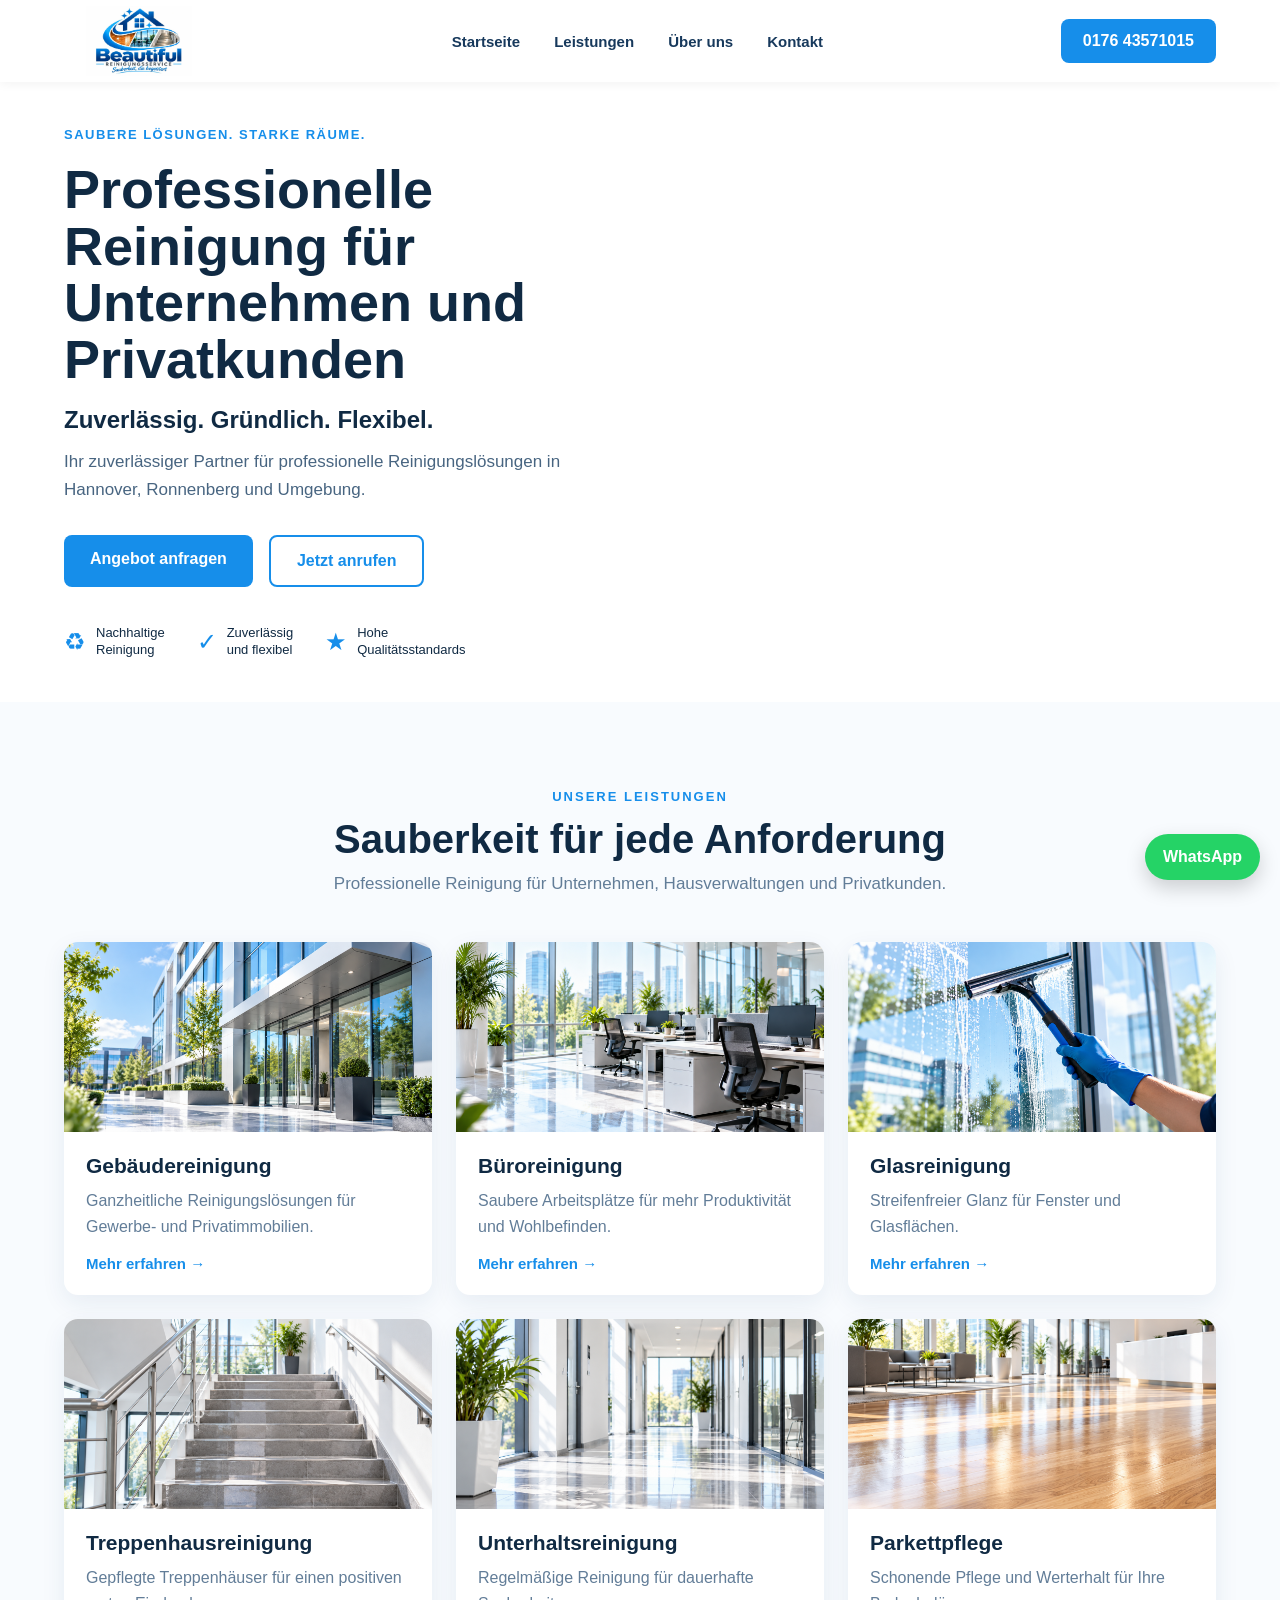
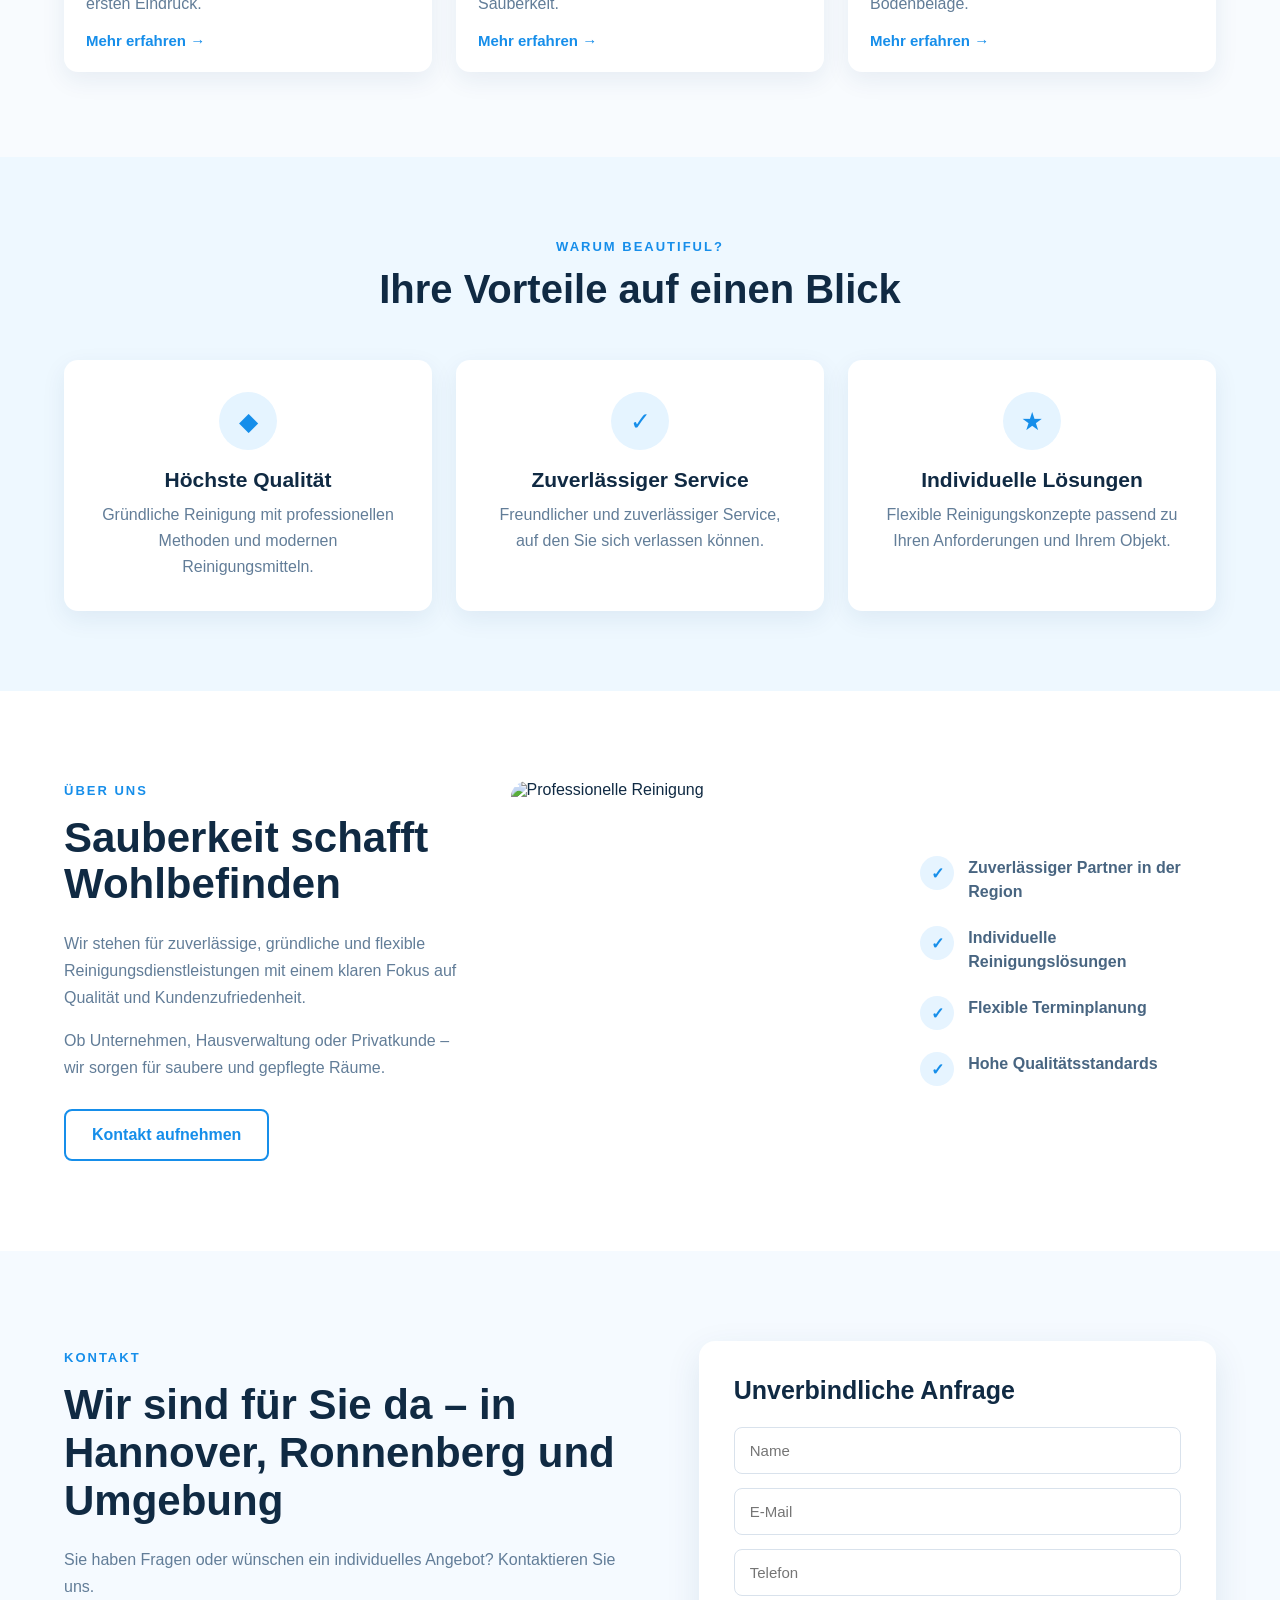
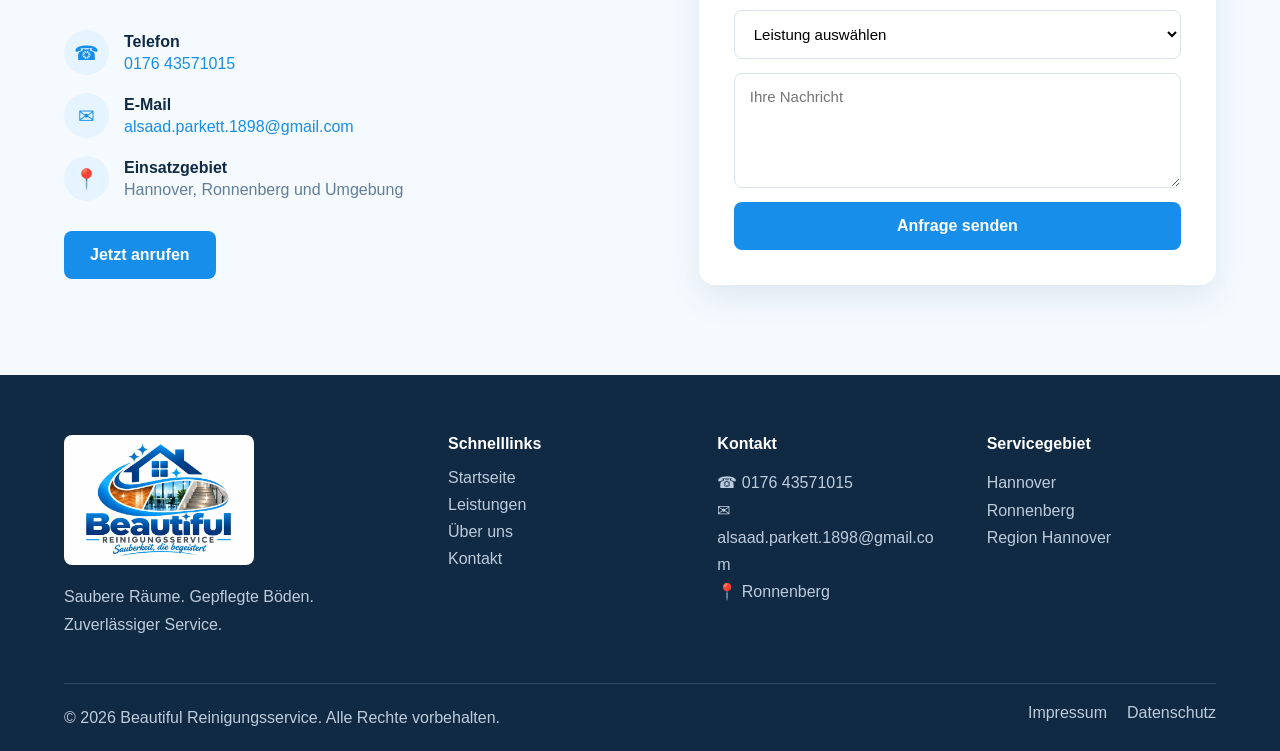
==== index.html @ 6d17a998 "Initial website version" ====
<!DOCTYPE html>
<html lang="de">

<head>
  <meta charset="UTF-8">

  <meta
    name="viewport"
    content="width=device-width, initial-scale=1.0"
  >

  <title>
    Beautiful Reinigungsservice | Reinigung in Hannover & Ronnenberg
  </title>

  <meta
    name="description"
    content="Professionelle Gebäudereinigung, Büroreinigung, Glasreinigung, Treppenhausreinigung, Unterhaltsreinigung und Parkettpflege in Hannover, Ronnenberg und Umgebung."
  >

  <!-- Sicherheitsrichtlinie -->
  <meta
  http-equiv="Content-Security-Policy"
  content="
    default-src 'self';
    script-src 'self';
    style-src 'self';
    img-src 'self' data:;
    font-src 'self';
    connect-src 'self' https://formspree.io;
    form-action 'self' https://formspree.io;
    object-src 'none';
    base-uri 'self';
  "
>

  <meta
    name="referrer"
    content="strict-origin-when-cross-origin"
  >

  <link
    rel="icon"
    type="image/jpeg"
    href="images/logo.jpeg"
  >

  <link
    rel="stylesheet"
    href="style.css"
  >
</head>


<body>


<!-- ================= HEADER ================= -->

<header class="header">

  <div class="container nav">

    <a
      href="#start"
      class="logo"
      aria-label="Beautiful Reinigungsservice Startseite"
    >

      <img
        src="images/logo.jpeg"
        alt="Beautiful Reinigungsservice Logo"
      >

    </a>


    <button
      class="menu-toggle"
      id="menuToggle"
      type="button"
      aria-label="Menü öffnen"
      aria-expanded="false"
      aria-controls="mobileNav"
    >
      ☰
    </button>


    <nav id="mobileNav">

      <a href="#start">
        Startseite
      </a>

      <a href="#leistungen">
        Leistungen
      </a>

      <a href="#ueber-uns">
        Über uns
      </a>

      <a href="#kontakt">
        Kontakt
      </a>

    </nav>


    <a
      class="nav-button"
      href="tel:+4917643571015"
    >
      0176 43571015
    </a>

  </div>

</header>



<!-- ================= HERO ================= -->

<section
  class="hero"
  id="start"
>

  <div class="container hero-content">

    <div class="hero-text">

      <span class="eyebrow">
        SAUBERE LÖSUNGEN. STARKE RÄUME.
      </span>


      <h1>
        Professionelle Reinigung
        für Unternehmen und
        Privatkunden
      </h1>


      <h3>
        Zuverlässig. Gründlich. Flexibel.
      </h3>


      <p>
        Ihr zuverlässiger Partner für professionelle
        Reinigungslösungen in Hannover, Ronnenberg
        und Umgebung.
      </p>


      <div class="hero-buttons">

        <a
          href="#kontakt"
          class="btn-primary"
        >
          Angebot anfragen
        </a>


        <a
          href="tel:+4917643571015"
          class="btn-secondary"
        >
          Jetzt anrufen
        </a>

      </div>


      <div class="hero-features">

        <div>
          <span aria-hidden="true">♻</span>

          <p>
            Nachhaltige<br>
            Reinigung
          </p>
        </div>


        <div>
          <span aria-hidden="true">✓</span>

          <p>
            Zuverlässig<br>
            und flexibel
          </p>
        </div>


        <div>
          <span aria-hidden="true">★</span>

          <p>
            Hohe<br>
            Qualitätsstandards
          </p>
        </div>

      </div>

    </div>

  </div>

</section>



<!-- ================= LEISTUNGEN ================= -->

<section
  class="services"
  id="leistungen"
>

  <div class="container">

    <div class="section-heading">

      <span>
        UNSERE LEISTUNGEN
      </span>


      <h2>
        Sauberkeit für jede Anforderung
      </h2>


      <p>
        Professionelle Reinigung für Unternehmen,
        Hausverwaltungen und Privatkunden.
      </p>

    </div>


    <div class="service-grid">


      <!-- Gebäudereinigung -->

      <article class="service-card">

        <img
          src="images/gebaeudereinigung.png"
          alt="Professionelle Gebäudereinigung"
          loading="lazy"
        >

        <div class="service-content">

          <h3>
            Gebäudereinigung
          </h3>

          <p>
            Ganzheitliche Reinigungslösungen
            für Gewerbe- und Privatimmobilien.
          </p>


          <button
            class="more-btn"
            type="button"
          >
            Mehr erfahren →
          </button>


          <div class="more-text">

            <p>
              Wir übernehmen die professionelle Reinigung
              von Wohn- und Gewerbeimmobilien.
              Der Leistungsumfang wird individuell
              an Ihr Objekt angepasst.
            </p>


            <button
              class="service-request"
              type="button"
              data-service="Gebäudereinigung"
            >
              Angebot anfragen
            </button>

          </div>

        </div>

      </article>



      <!-- Büroreinigung -->

      <article class="service-card">

        <img
          src="images/buero.png"
          alt="Professionelle Büroreinigung"
          loading="lazy"
        >

        <div class="service-content">

          <h3>
            Büroreinigung
          </h3>

          <p>
            Saubere Arbeitsplätze für mehr
            Produktivität und Wohlbefinden.
          </p>


          <button
            class="more-btn"
            type="button"
          >
            Mehr erfahren →
          </button>


          <div class="more-text">

            <p>
              Wir reinigen Büros, Arbeitsplätze,
              Küchen, Sanitärbereiche und
              Gemeinschaftsräume gründlich und zuverlässig.
            </p>


            <button
              class="service-request"
              type="button"
              data-service="Büroreinigung"
            >
              Angebot anfragen
            </button>

          </div>

        </div>

      </article>



      <!-- Glasreinigung -->

      <article class="service-card">

        <img
          src="images/glasreinigung.png"
          alt="Professionelle Glasreinigung"
          loading="lazy"
        >

        <div class="service-content">

          <h3>
            Glasreinigung
          </h3>

          <p>
            Streifenfreier Glanz für Fenster
            und Glasflächen.
          </p>


          <button
            class="more-btn"
            type="button"
          >
            Mehr erfahren →
          </button>


          <div class="more-text">

            <p>
              Professionelle Reinigung von Fenstern,
              Glasflächen und Glastüren für ein
              gepflegtes und streifenfreies Ergebnis.
            </p>


            <button
              class="service-request"
              type="button"
              data-service="Glasreinigung"
            >
              Angebot anfragen
            </button>

          </div>

        </div>

      </article>



      <!-- Treppenhausreinigung -->

      <article class="service-card">

        <img
          src="images/treppenhaus.png"
          alt="Professionelle Treppenhausreinigung"
          loading="lazy"
        >

        <div class="service-content">

          <h3>
            Treppenhausreinigung
          </h3>

          <p>
            Gepflegte Treppenhäuser für einen
            positiven ersten Eindruck.
          </p>


          <button
            class="more-btn"
            type="button"
          >
            Mehr erfahren →
          </button>


          <div class="more-text">

            <p>
              Reinigung von Treppen, Geländern,
              Eingangsbereichen und gemeinschaftlich
              genutzten Flächen.
            </p>


            <button
              class="service-request"
              type="button"
              data-service="Treppenhausreinigung"
            >
              Angebot anfragen
            </button>

          </div>

        </div>

      </article>



      <!-- Unterhaltsreinigung -->

      <article class="service-card">

        <img
          src="images/unterhaltsreinigung.png"
          alt="Professionelle Unterhaltsreinigung"
          loading="lazy"
        >

        <div class="service-content">

          <h3>
            Unterhaltsreinigung
          </h3>

          <p>
            Regelmäßige Reinigung für dauerhafte
            Sauberkeit.
          </p>


          <button
            class="more-btn"
            type="button"
          >
            Mehr erfahren →
          </button>


          <div class="more-text">

            <p>
              Regelmäßige Reinigung nach individuell
              vereinbartem Reinigungsplan –
              täglich, wöchentlich oder nach Bedarf.
            </p>


            <button
              class="service-request"
              type="button"
              data-service="Unterhaltsreinigung"
            >
              Angebot anfragen
            </button>

          </div>

        </div>

      </article>



      <!-- Parkettpflege -->

      <article class="service-card">

        <img
          src="images/parkettpflege.png"
          alt="Professionelle Parkettpflege"
          loading="lazy"
        >

        <div class="service-content">

          <h3>
            Parkettpflege
          </h3>

          <p>
            Schonende Pflege und Werterhalt
            für Ihre Bodenbeläge.
          </p>


          <button
            class="more-btn"
            type="button"
          >
            Mehr erfahren →
          </button>


          <div class="more-text">

            <p>
              Schonende Reinigung und Pflege von
              Parkett- und Holzböden für eine
              langfristig gepflegte Oberfläche.
            </p>


            <button
              class="service-request"
              type="button"
              data-service="Parkettpflege"
            >
              Angebot anfragen
            </button>

          </div>

        </div>

      </article>


    </div>

  </div>

</section>



<!-- ================= VORTEILE ================= -->

<section class="advantages">

  <div class="container">

    <div class="section-heading">

      <span>
        WARUM BEAUTIFUL?
      </span>


      <h2>
        Ihre Vorteile auf einen Blick
      </h2>

    </div>


    <div class="advantages-grid">

      <div class="advantage-card">

        <div class="advantage-icon">
          ◆
        </div>


        <h3>
          Höchste Qualität
        </h3>


        <p>
          Gründliche Reinigung mit professionellen
          Methoden und modernen Reinigungsmitteln.
        </p>

      </div>


      <div class="advantage-card">

        <div class="advantage-icon">
          ✓
        </div>


        <h3>
          Zuverlässiger Service
        </h3>


        <p>
          Freundlicher und zuverlässiger Service,
          auf den Sie sich verlassen können.
        </p>

      </div>


      <div class="advantage-card">

        <div class="advantage-icon">
          ★
        </div>


        <h3>
          Individuelle Lösungen
        </h3>


        <p>
          Flexible Reinigungskonzepte passend
          zu Ihren Anforderungen und Ihrem Objekt.
        </p>

      </div>

    </div>

  </div>

</section>



<!-- ================= ÜBER UNS ================= -->

<section
  class="about"
  id="ueber-uns"
>

  <div class="container about-grid">


    <div class="about-text">

      <span class="section-label">
        ÜBER UNS
      </span>


      <h2>
        Sauberkeit schafft Wohlbefinden
      </h2>


      <p>
        Wir stehen für zuverlässige, gründliche
        und flexible Reinigungsdienstleistungen
        mit einem klaren Fokus auf Qualität
        und Kundenzufriedenheit.
      </p>


      <p>
        Ob Unternehmen, Hausverwaltung oder
        Privatkunde – wir sorgen für saubere
        und gepflegte Räume.
      </p>


      <a
        href="#kontakt"
        class="btn-secondary about-button"
      >
        Kontakt aufnehmen
      </a>

    </div>


    <div class="about-image-wrap">

      <img
        src="images/hero-cleaning.png"
        alt="Professionelle Reinigung"
        class="about-image"
        loading="lazy"
      >

    </div>


    <div class="about-points">

      <div class="about-point">
        <span>✓</span>
        <p>Zuverlässiger Partner in der Region</p>
      </div>


      <div class="about-point">
        <span>✓</span>
        <p>Individuelle Reinigungslösungen</p>
      </div>


      <div class="about-point">
        <span>✓</span>
        <p>Flexible Terminplanung</p>
      </div>


      <div class="about-point">
        <span>✓</span>
        <p>Hohe Qualitätsstandards</p>
      </div>

    </div>


  </div>

</section>



<!-- ================= KONTAKT ================= -->

<section
  class="contact"
  id="kontakt"
>

  <div class="container contact-grid">


    <div class="contact-info">

      <span class="section-label">
        KONTAKT
      </span>


      <h2>
        Wir sind für Sie da – in Hannover,
        Ronnenberg und Umgebung
      </h2>


      <p>
        Sie haben Fragen oder wünschen ein
        individuelles Angebot?
        Kontaktieren Sie uns.
      </p>


      <div class="contact-items">


        <div class="contact-item">

          <span aria-hidden="true">
            ☎
          </span>


          <div>

            <strong>
              Telefon
            </strong>


            <a href="tel:+4917643571015">
              0176 43571015
            </a>

          </div>

        </div>



        <div class="contact-item">

          <span aria-hidden="true">
            ✉
          </span>


          <div>

            <strong>
              E-Mail
            </strong>


            <a href="mailto:alsaad.parkett.1898@gmail.com">
              alsaad.parkett.1898@gmail.com
            </a>

          </div>

        </div>



        <div class="contact-item">

          <span aria-hidden="true">
            📍
          </span>


          <div>

            <strong>
              Einsatzgebiet
            </strong>


            <p>
              Hannover, Ronnenberg und Umgebung
            </p>

          </div>

        </div>


      </div>


      <a
        href="tel:+4917643571015"
        class="btn-primary contact-button"
      >
        Jetzt anrufen
      </a>

    </div>



    <!-- ================= FORMULAR ================= -->

    <div class="contact-box">

      <h3>
        Unverbindliche Anfrage
      </h3>


      <form
        action="https://formspree.io/f/xkjoogwv"
        method="POST"
        autocomplete="on"
      >


        <label
          class="sr-only"
          for="name"
        >
          Name
        </label>


        <input
          id="name"
          type="text"
          name="name"
          placeholder="Name"
          maxlength="100"
          required
        >


        <label
          class="sr-only"
          for="email"
        >
          E-Mail
        </label>


        <input
          id="email"
          type="email"
          name="email"
          placeholder="E-Mail"
          maxlength="150"
          required
        >


        <label
          class="sr-only"
          for="telefon"
        >
          Telefon
        </label>


        <input
          id="telefon"
          type="tel"
          name="telefon"
          placeholder="Telefon"
          maxlength="40"
        >


        <label
          class="sr-only"
          for="leistung"
        >
          Leistung
        </label>


        <select
          name="leistung"
          id="leistung"
          required
        >

          <option value="">
            Leistung auswählen
          </option>

          <option value="Gebäudereinigung">
            Gebäudereinigung
          </option>

          <option value="Büroreinigung">
            Büroreinigung
          </option>

          <option value="Glasreinigung">
            Glasreinigung
          </option>

          <option value="Treppenhausreinigung">
            Treppenhausreinigung
          </option>

          <option value="Unterhaltsreinigung">
            Unterhaltsreinigung
          </option>

          <option value="Parkettpflege">
            Parkettpflege
          </option>

        </select>


        <label
          class="sr-only"
          for="nachricht"
        >
          Nachricht
        </label>


        <textarea
          id="nachricht"
          name="nachricht"
          rows="5"
          placeholder="Ihre Nachricht"
          maxlength="2000"
          required
        ></textarea>


        <!-- Honeypot gegen Bots -->

        <div
          class="bot-field-wrapper"
          aria-hidden="true"
        >

          <label for="website">
            Bitte nicht ausfüllen
          </label>

          <input
            id="website"
            type="text"
            name="_gotcha"
            tabindex="-1"
            autocomplete="off"
          >

        </div>


        <button type="submit">
          Anfrage senden
        </button>


      </form>

    </div>


  </div>

</section>



<!-- ================= FOOTER ================= -->

<footer class="footer">

  <div class="container footer-grid">


    <div class="footer-brand">

      <img
        src="images/logo.jpeg"
        alt="Beautiful Reinigungsservice"
        class="footer-logo"
      >


      <p>
        Saubere Räume.
        Gepflegte Böden.
        Zuverlässiger Service.
      </p>

    </div>



    <div>

      <h4>
        Schnelllinks
      </h4>


      <a href="#start">
        Startseite
      </a>


      <a href="#leistungen">
        Leistungen
      </a>


      <a href="#ueber-uns">
        Über uns
      </a>


      <a href="#kontakt">
        Kontakt
      </a>

    </div>



    <div>

      <h4>
        Kontakt
      </h4>


      <p>
        ☎
        <a href="tel:+4917643571015">
          0176 43571015
        </a>
      </p>


      <p>
        ✉
        <a href="mailto:alsaad.parkett.1898@gmail.com">
          alsaad.parkett.1898@gmail.com
        </a>
      </p>


      <p>
        📍 Ronnenberg
      </p>

    </div>



    <div>

      <h4>
        Servicegebiet
      </h4>

      <p>Hannover</p>

      <p>Ronnenberg</p>

      <p>Region Hannover</p>

    </div>


  </div>


  <div class="container footer-bottom">


    <p>
      © 2026 Beautiful Reinigungsservice.
      Alle Rechte vorbehalten.
    </p>


    <div>

      <a href="impressum.html">
        Impressum
      </a>


      <a href="datenschutz.html">
        Datenschutz
      </a>

    </div>

  </div>

</footer>



<!-- ================= WHATSAPP ================= -->

<a
  href="https://wa.me/4917643571015"
  class="whatsapp-button"
  target="_blank"
  rel="noopener noreferrer"
  aria-label="Kontakt über WhatsApp"
>
  WhatsApp
</a>



<script src="script.js"></script>

</body>

</html>
---- style.css ----
* {
    margin: 0;
    padding: 0;
    box-sizing: border-box;
  }
  
  
  html {
    scroll-behavior: smooth;
  }
  
  
  body {
    font-family: Arial, Helvetica, sans-serif;
    color: #102a43;
    background: #ffffff;
  }
  
  
  img {
    max-width: 100%;
    display: block;
  }
  
  
  button,
  input,
  select,
  textarea {
    font: inherit;
  }
  
  
  .container {
    width: min(1180px, 90%);
    margin: auto;
  }
  
  
  
  /* ACCESSIBILITY */
  
  .sr-only {
    position: absolute;
    width: 1px;
    height: 1px;
    padding: 0;
    margin: -1px;
    overflow: hidden;
    clip: rect(0, 0, 0, 0);
    white-space: nowrap;
    border: 0;
  }
  
  
  
  /* ================= HEADER ================= */
  
  .header {
    background: #ffffff;
    position: sticky;
    top: 0;
    z-index: 1000;
  
    box-shadow:
      0 2px 10px rgba(0, 0, 0, 0.05);
  }
  
  
  .nav {
    min-height: 82px;
  
    display: flex;
    align-items: center;
    justify-content: space-between;
  
    gap: 25px;
  }
  
  
  .logo {
    display: flex;
    align-items: center;
  
    text-decoration: none;
  }
  
  
  .logo img {
    width: 150px;
    height: 70px;
  
    object-fit: contain;
  }
  
  
  nav {
    display: flex;
    align-items: center;
  
    gap: 34px;
  }
  
  
  nav a {
    text-decoration: none;
  
    color: #17395c;
  
    font-weight: 600;
    font-size: 15px;
  
    transition: 0.2s;
  }
  
  
  nav a:hover,
  nav a:focus-visible {
    color: #168eea;
  }
  
  
  .nav-button {
    text-decoration: none;
  
    background: #168eea;
    color: white;
  
    padding: 13px 22px;
  
    border-radius: 8px;
  
    font-weight: bold;
  }
  
  
  .menu-toggle {
    display: none;
  
    background: none;
    border: none;
  
    font-size: 30px;
  
    color: #17395c;
  
    cursor: pointer;
  }
  
  
  
  /* ================= BUTTONS ================= */
  
  .btn-primary,
  .btn-secondary {
    display: inline-block;
  
    padding: 15px 26px;
  
    border-radius: 8px;
  
    text-decoration: none;
  
    font-weight: bold;
  
    transition: 0.2s;
  }
  
  
  .btn-primary {
    background: #168eea;
    color: white;
  }
  
  
  .btn-primary:hover,
  .btn-primary:focus-visible {
    background: #0877c9;
  }
  
  
  .btn-secondary {
    border: 2px solid #168eea;
  
    color: #168eea;
  
    background: white;
  }
  
  
  .btn-secondary:hover,
  .btn-secondary:focus-visible {
    background: #168eea;
    color: white;
  }
  
  
  
  /* ================= HERO ================= */
  
  .hero {
    min-height: 620px;
  
    background:
  
      linear-gradient(
        90deg,
        rgba(255,255,255,0.98) 0%,
        rgba(255,255,255,0.91) 34%,
        rgba(255,255,255,0.55) 53%,
        rgba(255,255,255,0.10) 73%,
        rgba(255,255,255,0) 100%
      ),
  
      url("images/hero-cleaning.png");
  
    background-size: cover;
  
    background-position: center;
  
    display: flex;
  
    align-items: center;
  }
  
  
  .hero-content {
    display: flex;
    align-items: center;
  }
  
  
  .hero-text {
    max-width: 610px;
  }
  
  
  .eyebrow {
    color: #168eea;
  
    font-weight: bold;
  
    font-size: 13px;
  
    letter-spacing: 1.5px;
  }
  
  
  .hero h1 {
    font-size: 54px;
  
    line-height: 1.05;
  
    margin: 18px 0;
  
    color: #102a43;
  }
  
  
  .hero h3 {
    font-size: 24px;
  
    margin-bottom: 14px;
  }
  
  
  .hero-text > p {
    font-size: 17px;
  
    line-height: 1.7;
  
    max-width: 540px;
  
    color: #486581;
  }
  
  
  .hero-buttons {
    margin-top: 30px;
  
    display: flex;
  
    gap: 16px;
  
    flex-wrap: wrap;
  }
  
  
  .hero-features {
    display: flex;
  
    gap: 32px;
  
    margin-top: 38px;
  }
  
  
  .hero-features div {
    display: flex;
  
    align-items: center;
  
    gap: 10px;
  }
  
  
  .hero-features span {
    font-size: 24px;
  
    color: #168eea;
  }
  
  
  .hero-features p {
    font-size: 13px;
  
    line-height: 1.3;
  }
  
  
  
  /* ================= HEADINGS ================= */
  
  .section-heading {
    text-align: center;
  
    margin-bottom: 48px;
  }
  
  
  .section-heading span,
  .section-label {
    font-size: 13px;
  
    letter-spacing: 2px;
  
    color: #168eea;
  
    font-weight: bold;
  }
  
  
  .section-heading h2 {
    font-size: 40px;
  
    margin: 12px 0;
  
    color: #102a43;
  }
  
  
  .section-heading p {
    color: #627d98;
  
    font-size: 17px;
  }
  
  
  
  /* ================= SERVICES ================= */
  
  .services {
    padding: 85px 0;
  
    background: #f8fbfe;
  }
  
  
  .service-grid {
    display: grid;
  
    grid-template-columns:
      repeat(3, 1fr);
  
    gap: 24px;
  
    align-items: start;
  }
  
  
  .service-card {
    background: white;
  
    border-radius: 14px;
  
    overflow: hidden;
  
    box-shadow:
      0 8px 25px rgba(22, 68, 110, 0.08);
  
    transition: 0.25s;
  }
  
  
  .service-card:hover {
    transform: translateY(-6px);
  
    box-shadow:
      0 16px 35px rgba(22, 68, 110, 0.14);
  }
  
  
  .service-card img {
    width: 100%;
  
    height: 190px;
  
    object-fit: cover;
  }
  
  
  .service-content {
    padding: 22px;
  }
  
  
  .service-content h3 {
    margin-bottom: 10px;
  
    font-size: 21px;
  }
  
  
  .service-content > p {
    line-height: 1.6;
  
    color: #627d98;
  
    margin-bottom: 16px;
  }
  
  
  
  /* MEHR ERFAHREN */
  
  .more-btn {
    background: none;
  
    border: none;
  
    padding: 0;
  
    color: #168eea;
  
    font-weight: bold;
  
    font-size: 15px;
  
    cursor: pointer;
  }
  
  
  .more-btn:hover,
  .more-btn:focus-visible {
    text-decoration: underline;
  }
  
  
  .more-text {
    display: none;
  
    margin-top: 16px;
  
    padding-top: 16px;
  
    border-top:
      1px solid #e6edf3;
  }
  
  
  .more-text.active {
    display: block;
  }
  
  
  .more-text p {
    color: #627d98;
  
    line-height: 1.6;
  
    font-size: 14px;
  
    margin-bottom: 15px;
  }
  
  
  .service-request {
    border: none;
  
    background: #168eea;
  
    color: white;
  
    padding: 11px 16px;
  
    border-radius: 7px;
  
    font-weight: bold;
  
    cursor: pointer;
  }
  
  
  .service-request:hover,
  .service-request:focus-visible {
    background: #0877c9;
  }
  
  
  
  /* ================= ADVANTAGES ================= */
  
  .advantages {
    padding: 80px 0;
  
    background: #eef8ff;
  }
  
  
  .advantages-grid {
    display: grid;
  
    grid-template-columns:
      repeat(3, 1fr);
  
    gap: 24px;
  }
  
  
  .advantage-card {
    background: white;
  
    padding: 32px;
  
    border-radius: 14px;
  
    text-align: center;
  
    box-shadow:
      0 8px 25px rgba(22, 68, 110, 0.08);
  }
  
  
  .advantage-icon {
    width: 58px;
    height: 58px;
  
    margin:
      0 auto 18px;
  
    border-radius: 50%;
  
    background: #e5f4ff;
  
    color: #168eea;
  
    display: flex;
  
    align-items: center;
  
    justify-content: center;
  
    font-size: 25px;
  }
  
  
  .advantage-card h3 {
    font-size: 21px;
  
    margin-bottom: 10px;
  
    color: #102a43;
  }
  
  
  .advantage-card p {
    color: #627d98;
  
    line-height: 1.6;
  }
  
  
  
  /* ================= ABOUT ================= */
  
  .about {
    padding: 90px 0;
  
    background: #ffffff;
  }
  
  
  .about-grid {
    display: grid;
  
    grid-template-columns:
      1.1fr 1fr 0.8fr;
  
    gap: 40px;
  
    align-items: center;
  }
  
  
  .about-text h2 {
    font-size: 42px;
  
    line-height: 1.1;
  
    margin:
      16px 0 22px;
  
    color: #102a43;
  }
  
  
  .about-text p {
    font-size: 16px;
  
    line-height: 1.7;
  
    color: #627d98;
  
    margin-bottom: 16px;
  }
  
  
  .about-button {
    margin-top: 12px;
  }
  
  
  .about-image {
    width: 100%;
  
    height: 380px;
  
    object-fit: cover;
  
    border-radius: 16px;
  }
  
  
  .about-points {
    display: flex;
  
    flex-direction: column;
  
    gap: 22px;
  }
  
  
  .about-point {
    display: flex;
  
    gap: 14px;
  
    align-items: flex-start;
  }
  
  
  .about-point span {
    width: 34px;
    height: 34px;
  
    border-radius: 50%;
  
    background: #e6f4ff;
  
    color: #168eea;
  
    display: flex;
  
    align-items: center;
  
    justify-content: center;
  
    font-weight: bold;
  
    flex-shrink: 0;
  }
  
  
  .about-point p {
    color: #486581;
  
    line-height: 1.5;
  
    font-weight: 600;
  }
  
  
  
  /* ================= CONTACT ================= */
  
  .contact {
    padding: 90px 0;
  
    background: #f5faff;
  }
  
  
  .contact-grid {
    display: grid;
  
    grid-template-columns:
      1fr 0.9fr;
  
    gap: 60px;
  
    align-items: center;
  }
  
  
  .contact-info h2 {
    font-size: 42px;
  
    line-height: 1.15;
  
    margin:
      15px 0 20px;
  
    color: #102a43;
  }
  
  
  .contact-info > p {
    color: #627d98;
  
    line-height: 1.7;
  
    font-size: 16px;
  
    max-width: 600px;
  }
  
  
  .contact-items {
    margin: 30px 0;
  
    display: flex;
  
    flex-direction: column;
  
    gap: 18px;
  }
  
  
  .contact-item {
    display: flex;
  
    gap: 15px;
  
    align-items: center;
  }
  
  
  .contact-item > span {
    width: 45px;
    height: 45px;
  
    background: #e6f4ff;
  
    color: #168eea;
  
    border-radius: 50%;
  
    display: flex;
  
    align-items: center;
  
    justify-content: center;
  
    font-size: 20px;
  
    flex-shrink: 0;
  }
  
  
  .contact-item strong {
    color: #102a43;
  
    display: block;
  
    margin-bottom: 4px;
  }
  
  
  .contact-item p {
    color: #627d98;
  }
  
  
  .contact-item a {
    color: #168eea;
  
    text-decoration: none;
  
    word-break: break-word;
  }
  
  
  .contact-button {
    display: inline-block;
  }
  
  
  
  /* CONTACT FORM */
  
  .contact-box {
    background: white;
  
    padding: 35px;
  
    border-radius: 16px;
  
    box-shadow:
      0 12px 35px rgba(22, 68, 110, 0.10);
  }
  
  
  .contact-box h3 {
    font-size: 25px;
  
    margin-bottom: 22px;
  
    color: #102a43;
  }
  
  
  .contact-box form {
    display: flex;
  
    flex-direction: column;
  
    gap: 14px;
  }
  
  
  .contact-box input,
  .contact-box select,
  .contact-box textarea {
    width: 100%;
  
    padding: 14px 15px;
  
    border:
      1px solid #d9e2ec;
  
    border-radius: 8px;
  
    font-size: 15px;
  
    font-family: inherit;
  
    outline: none;
  
    background: white;
  }
  
  
  .contact-box input:focus,
  .contact-box select:focus,
  .contact-box textarea:focus {
    border-color: #168eea;
  
    box-shadow:
      0 0 0 3px rgba(22, 142, 234, 0.12);
  }
  
  
  .contact-box textarea {
    resize: vertical;
  }
  
  
  .contact-box button[type="submit"] {
    background: #168eea;
  
    color: white;
  
    border: none;
  
    padding: 15px;
  
    border-radius: 8px;
  
    font-weight: bold;
  
    font-size: 16px;
  
    cursor: pointer;
  }
  
  
  .contact-box button[type="submit"]:hover,
  .contact-box button[type="submit"]:focus-visible {
    background: #0877c9;
  }
  
  
  
  /* HONEYPOT */
  
  .bot-field-wrapper {
    position: absolute;
  
    left: -10000px;
  
    top: auto;
  
    width: 1px;
    height: 1px;
  
    overflow: hidden;
  }
  
  
  
  /* ================= FOOTER ================= */
  
  .footer {
    background: #102a43;
  
    color: white;
  
    padding-top: 60px;
  }
  
  
  .footer-grid {
    display: grid;
  
    grid-template-columns:
      1.5fr 1fr 1fr 1fr;
  
    gap: 40px;
  
    padding-bottom: 45px;
  }
  
  
  .footer-logo {
    width: 190px;
  
    background: white;
  
    border-radius: 8px;
  
    padding: 5px;
  
    margin-bottom: 18px;
  }
  
  
  .footer h4 {
    margin-bottom: 16px;
  }
  
  
  .footer p {
    color: #bcccdc;
  
    line-height: 1.7;
  }
  
  
  .footer a {
    display: block;
  
    color: #bcccdc;
  
    text-decoration: none;
  
    margin-bottom: 9px;
  }
  
  
  .footer a:hover,
  .footer a:focus-visible {
    color: white;
  }
  
  
  .footer p a {
    display: inline;
  
    margin: 0;
  
    word-break: break-word;
  }
  
  
  .footer-bottom {
    border-top:
      1px solid rgba(255,255,255,0.15);
  
    padding: 20px 0;
  
    display: flex;
  
    justify-content: space-between;
  
    gap: 20px;
  }
  
  
  .footer-bottom div {
    display: flex;
  
    gap: 20px;
  }
  
  
  .footer-bottom a {
    margin: 0;
  }
  
  
  
  /* ================= WHATSAPP ================= */
  
  .whatsapp-button {
    position: fixed;
  
    right: 20px;
  
    bottom: 20px;
  
    background: #25d366;
  
    color: white;
  
    text-decoration: none;
  
    font-weight: bold;
  
    padding: 14px 18px;
  
    border-radius: 50px;
  
    box-shadow:
      0 8px 20px rgba(0,0,0,0.18);
  
    z-index: 9999;
  
    transition: 0.2s;
  }
  
  
  .whatsapp-button:hover,
  .whatsapp-button:focus-visible {
    transform: translateY(-3px);
  }
  
  
  
  /* ================= LEGAL ================= */
  
  .legal-page {
    padding: 80px 0;
  
    min-height: 70vh;
  
    background: #f8fbfe;
  }
  
  
  .legal-content {
    max-width: 850px;
  }
  
  
  .legal-content h1 {
    font-size: 42px;
  
    color: #102a43;
  
    margin-bottom: 35px;
  }
  
  
  .legal-content h2 {
    font-size: 21px;
  
    color: #102a43;
  
    margin-top: 30px;
  
    margin-bottom: 10px;
  }
  
  
  .legal-content p {
    color: #486581;
  
    line-height: 1.8;
  }
  
  
  .legal-content a {
    color: #168eea;
  
    text-decoration: none;
  }
  
  
  
  /* ================= FOCUS ================= */
  
  a:focus-visible,
  button:focus-visible {
    outline:
      3px solid rgba(22, 142, 234, 0.45);
  
    outline-offset: 3px;
  }
  
  
  
  /* ================= MOBILE ================= */
  
  @media (max-width: 900px) {
  
    .nav {
      position: relative;
    }
  
  
    .logo img {
      width: 115px;
      height: 58px;
    }
  
  
    .menu-toggle {
      display: block;
    }
  
  
    #mobileNav {
      display: none;
  
      position: absolute;
  
      top: 82px;
  
      left: 0;
  
      width: 100%;
  
      background: white;
  
      flex-direction: column;
  
      gap: 0;
  
      padding: 10px 0;
  
      box-shadow:
        0 10px 25px rgba(0,0,0,0.08);
    }
  
  
    #mobileNav.active {
      display: flex;
    }
  
  
    #mobileNav a {
      padding: 14px 22px;
  
      border-bottom:
        1px solid #eef2f7;
    }
  
  
    .nav-button {
      display: none;
    }
  
  
    .hero {
      min-height: 690px;
  
      background:
  
        linear-gradient(
          rgba(255,255,255,0.88),
          rgba(255,255,255,0.88)
        ),
  
        url("images/hero-cleaning.png");
  
      background-size: cover;
  
      background-position: center;
    }
  
  
    .hero h1 {
      font-size: 40px;
    }
  
  
    .hero-features {
      flex-direction: column;
  
      gap: 15px;
    }
  
  
    .service-grid {
      grid-template-columns:
        1fr;
    }
  
  
    .advantages-grid {
      grid-template-columns:
        1fr;
    }
  
  
    .about-grid {
      grid-template-columns:
        1fr;
    }
  
  
    .about-image {
      height: 280px;
    }
  
  
    .about-text h2,
    .contact-info h2 {
      font-size: 34px;
    }
  
  
    .contact-grid {
      grid-template-columns:
        1fr;
    }
  
  
    .footer-grid {
      grid-template-columns:
        1fr 1fr;
    }
  
  
    .footer-bottom {
      flex-direction: column;
    }
  
  }
  
  
  
  @media (max-width: 600px) {
  
    .container {
      width: 92%;
    }
  
  
    .hero h1 {
      font-size: 34px;
    }
  
  
    .hero h3 {
      font-size: 20px;
    }
  
  
    .hero-buttons {
      flex-direction: column;
    }
  
  
    .hero-buttons a {
      text-align: center;
    }
  
  
    .section-heading h2 {
      font-size: 30px;
    }
  
  
    .footer-grid {
      grid-template-columns:
        1fr;
    }
  
  
    .contact-box {
      padding: 24px;
    }
  
  
    .whatsapp-button {
      right: 14px;
      bottom: 14px;
    }
  
  }
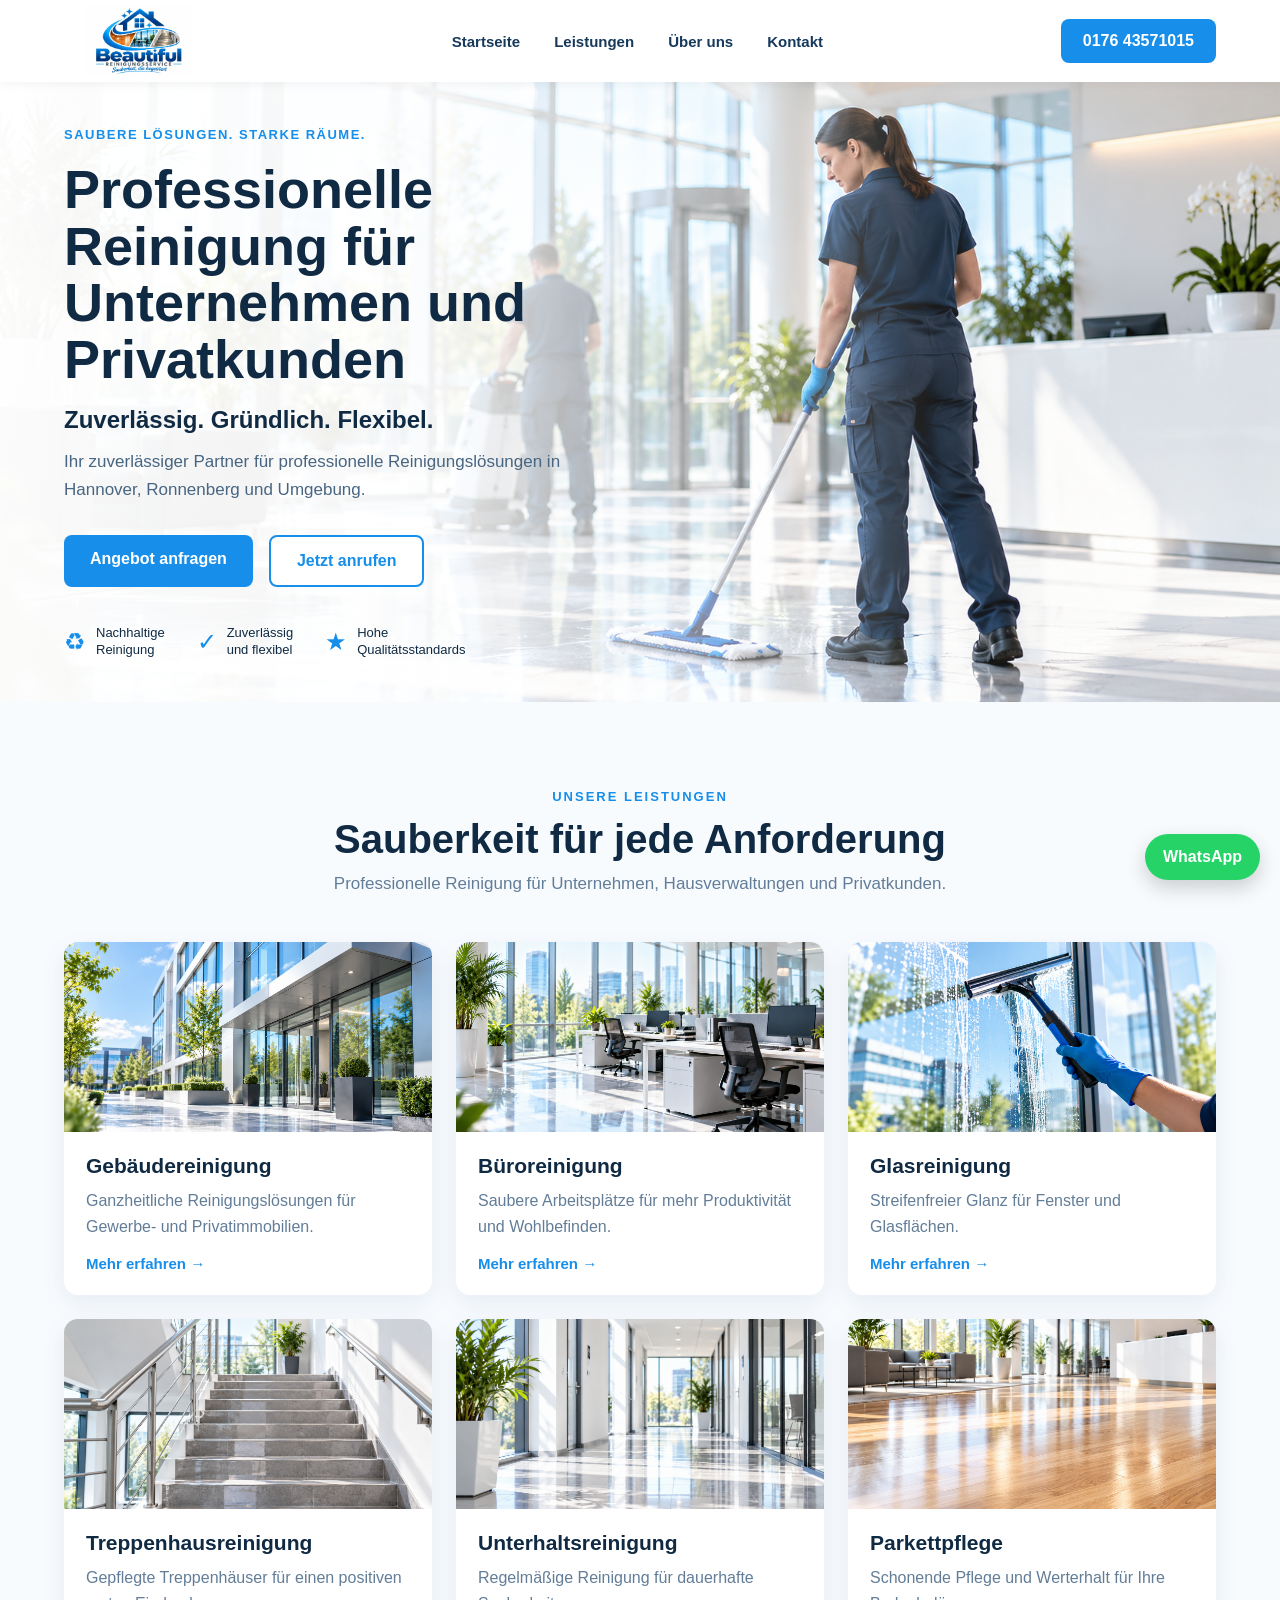
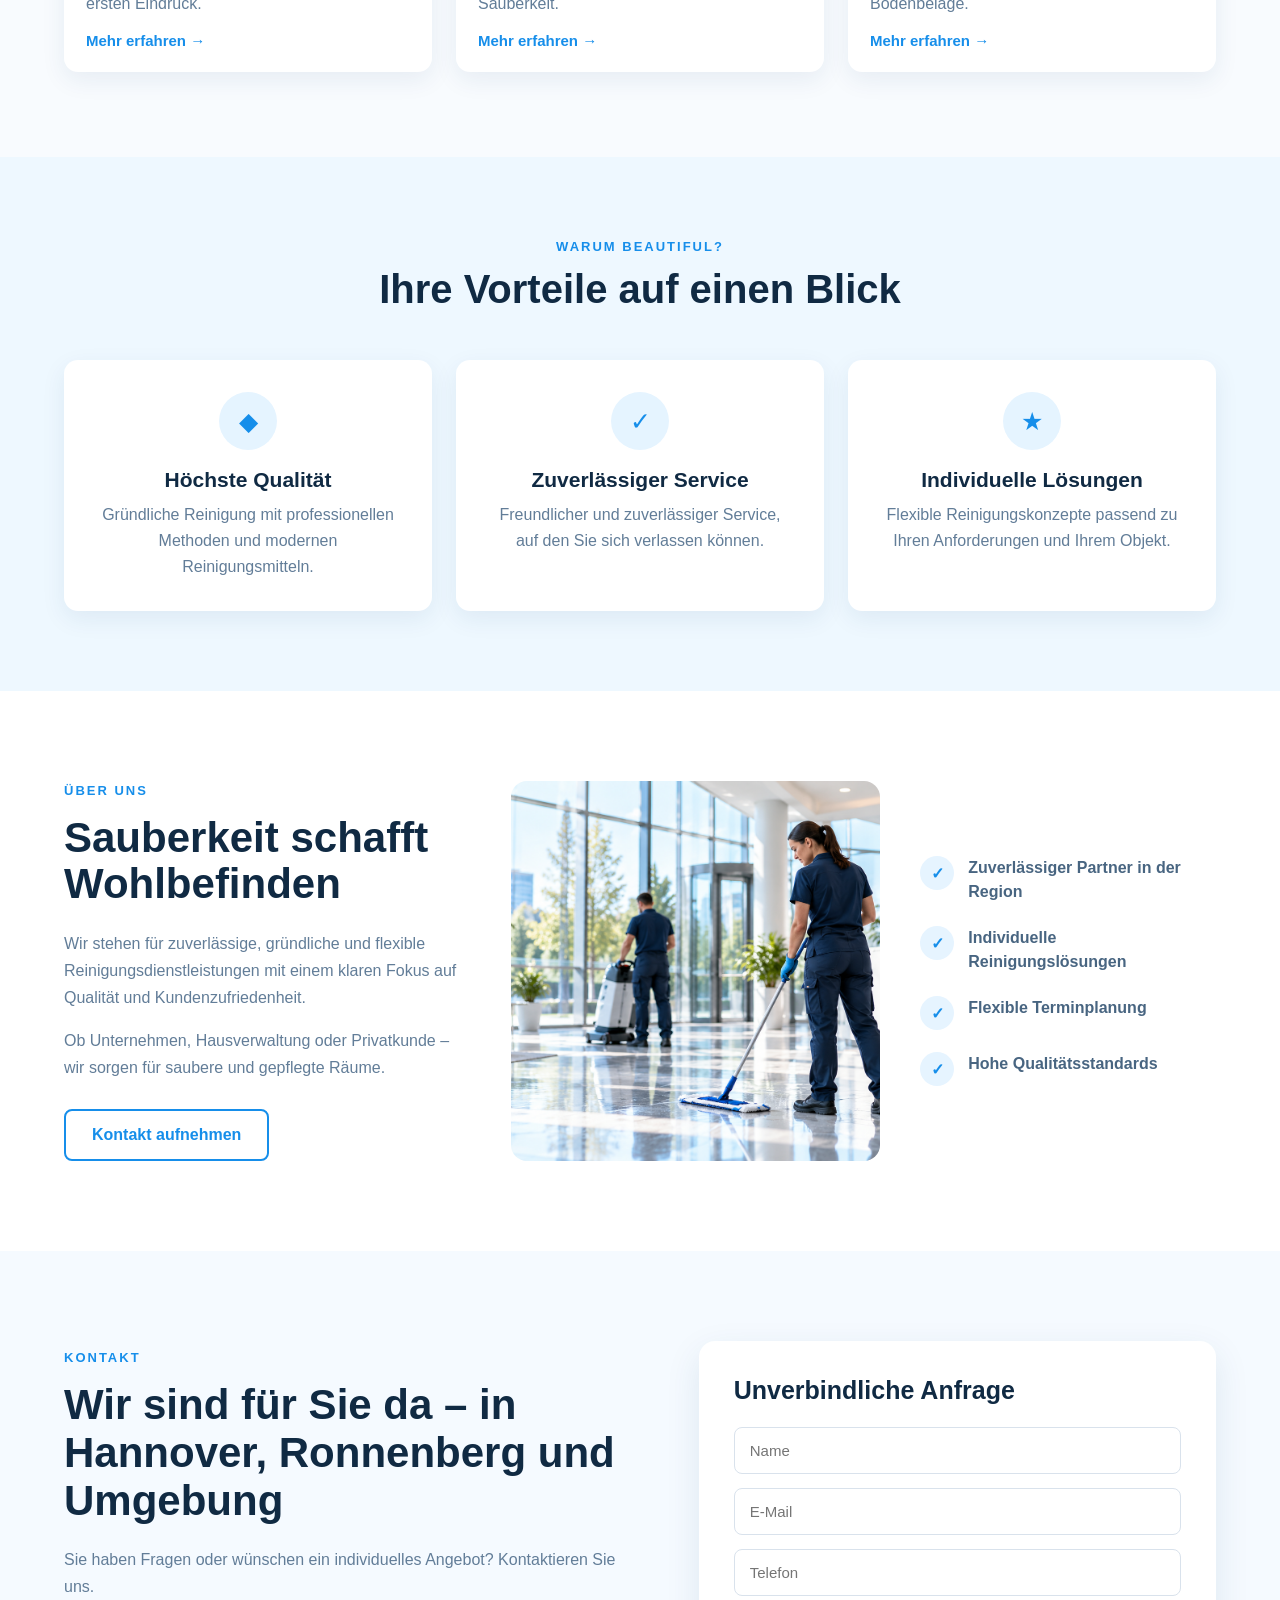
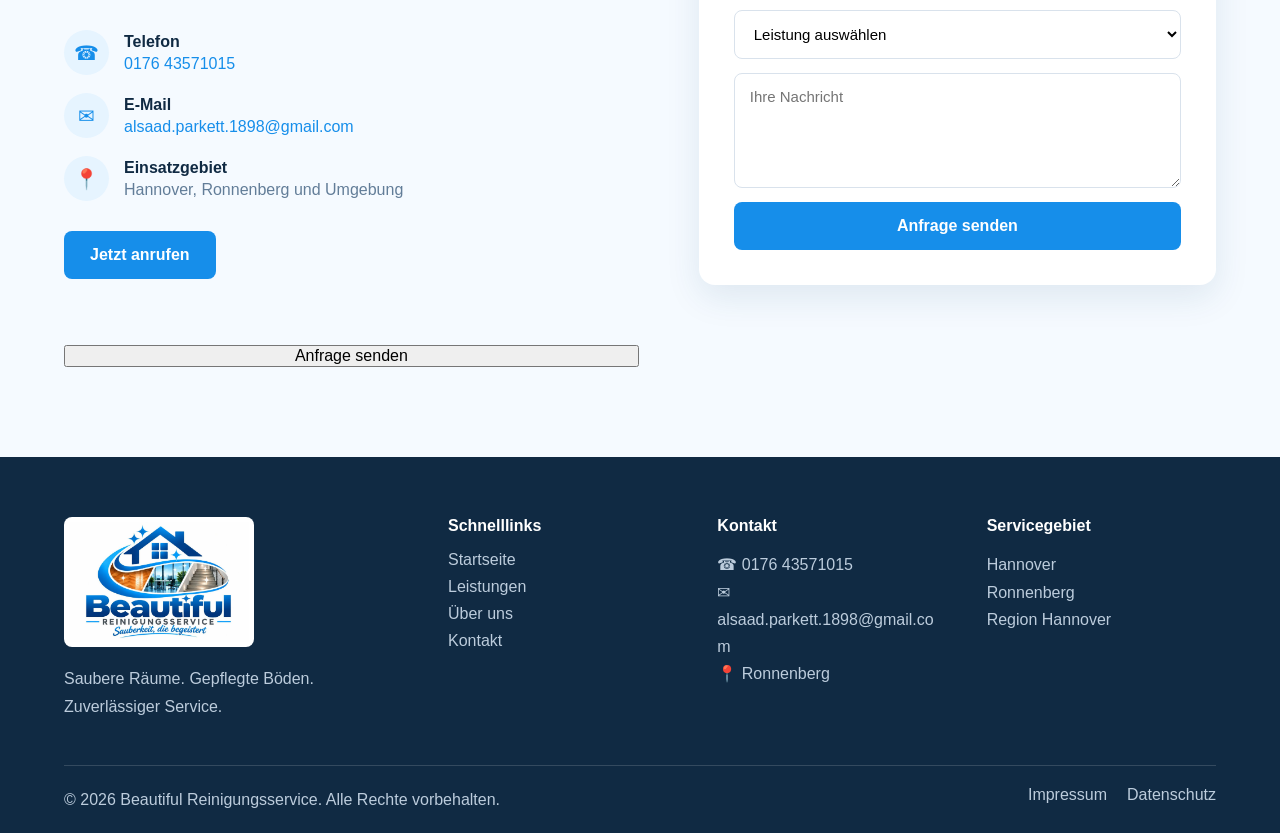
==== commit 8bd17366: "Improve contact form" ====
--- a/index.html
+++ b/index.html
@@ -891,133 +891,151 @@
 
     <div class="contact-box">
 
-      <h3>
-        Unverbindliche Anfrage
-      </h3>
-
-
-      <form
-        action="https://formspree.io/f/xkjoogwv"
-        method="POST"
-        autocomplete="on"
-      >
-
-
-        <label
-          class="sr-only"
-          for="name"
+        <h3>
+          Unverbindliche Anfrage
+        </h3>
+      
+        <form
+          id="contactForm"
+          action="https://formspree.io/f/xkjoogwv"
+          method="POST"
         >
-          Name
-        </label>
-
-
-        <input
-          id="name"
-          type="text"
-          name="name"
-          placeholder="Name"
-          maxlength="100"
-          required
-        >
-
-
-        <label
-          class="sr-only"
-          for="email"
-        >
-          E-Mail
-        </label>
-
-
-        <input
-          id="email"
-          type="email"
-          name="email"
-          placeholder="E-Mail"
-          maxlength="150"
-          required
-        >
-
-
-        <label
-          class="sr-only"
-          for="telefon"
-        >
-          Telefon
-        </label>
-
-
-        <input
-          id="telefon"
-          type="tel"
-          name="telefon"
-          placeholder="Telefon"
-          maxlength="40"
-        >
-
-
-        <label
-          class="sr-only"
-          for="leistung"
-        >
-          Leistung
-        </label>
-
-
-        <select
-          name="leistung"
-          id="leistung"
-          required
-        >
-
-          <option value="">
-            Leistung auswählen
-          </option>
-
-          <option value="Gebäudereinigung">
-            Gebäudereinigung
-          </option>
-
-          <option value="Büroreinigung">
-            Büroreinigung
-          </option>
-
-          <option value="Glasreinigung">
-            Glasreinigung
-          </option>
-
-          <option value="Treppenhausreinigung">
-            Treppenhausreinigung
-          </option>
-
-          <option value="Unterhaltsreinigung">
-            Unterhaltsreinigung
-          </option>
-
-          <option value="Parkettpflege">
-            Parkettpflege
-          </option>
-
-        </select>
-
-
-        <label
-          class="sr-only"
-          for="nachricht"
-        >
-          Nachricht
-        </label>
-
-
-        <textarea
-          id="nachricht"
-          name="nachricht"
-          rows="5"
-          placeholder="Ihre Nachricht"
-          maxlength="2000"
-          required
-        ></textarea>
-
+      
+          <label class="sr-only" for="name">
+            Name
+          </label>
+      
+          <input
+            id="name"
+            type="text"
+            name="name"
+            placeholder="Name"
+            maxlength="100"
+            required
+          >
+      
+      
+          <label class="sr-only" for="email">
+            E-Mail
+          </label>
+      
+          <input
+            id="email"
+            type="email"
+            name="email"
+            placeholder="E-Mail"
+            maxlength="150"
+            required
+          >
+      
+      
+          <label class="sr-only" for="telefon">
+            Telefon
+          </label>
+      
+          <input
+            id="telefon"
+            type="tel"
+            name="telefon"
+            placeholder="Telefon"
+            maxlength="40"
+          >
+      
+      
+          <label class="sr-only" for="leistung">
+            Leistung
+          </label>
+      
+          <select
+            id="leistung"
+            name="leistung"
+            required
+          >
+      
+            <option value="">
+              Leistung auswählen
+            </option>
+      
+            <option value="Gebäudereinigung">
+              Gebäudereinigung
+            </option>
+      
+            <option value="Büroreinigung">
+              Büroreinigung
+            </option>
+      
+            <option value="Glasreinigung">
+              Glasreinigung
+            </option>
+      
+            <option value="Treppenhausreinigung">
+              Treppenhausreinigung
+            </option>
+      
+            <option value="Unterhaltsreinigung">
+              Unterhaltsreinigung
+            </option>
+      
+            <option value="Parkettpflege">
+              Parkettpflege
+            </option>
+      
+          </select>
+      
+      
+          <label class="sr-only" for="nachricht">
+            Nachricht
+          </label>
+      
+          <textarea
+            id="nachricht"
+            name="nachricht"
+            rows="5"
+            placeholder="Ihre Nachricht"
+            maxlength="2000"
+            required
+          ></textarea>
+      
+      
+          <!-- Honeypot gegen Bots -->
+      
+          <div
+            class="bot-field-wrapper"
+            aria-hidden="true"
+          >
+      
+            <label for="website">
+              Bitte nicht ausfüllen
+            </label>
+      
+            <input
+              id="website"
+              type="text"
+              name="_gotcha"
+              tabindex="-1"
+              autocomplete="off"
+            >
+      
+          </div>
+      
+      
+          <button
+            id="submitButton"
+            type="submit"
+          >
+            Anfrage senden
+          </button>
+      
+      
+          <div
+            id="formStatus"
+            class="form-status"
+            aria-live="polite"
+          ></div>
+      
+        </form>
+      
+      </div>
 
         <!-- Honeypot gegen Bots -->
 
--- a/style.css
+++ b/style.css
@@ -1308,4 +1308,31 @@
       bottom: 14px;
     }
   
+  }
+  .form-status {
+    display: none;
+    margin-top: 12px;
+    padding: 12px 15px;
+    border-radius: 8px;
+    font-size: 14px;
+    line-height: 1.5;
+  }
+  
+  .form-status.success {
+    display: block;
+    background: #eaf8ef;
+    color: #176b37;
+    border: 1px solid #b9e4c8;
+  }
+  
+  .form-status.error {
+    display: block;
+    background: #fff0f0;
+    color: #a12626;
+    border: 1px solid #efc0c0;
+  }
+  
+  #submitButton:disabled {
+    opacity: 0.65;
+    cursor: not-allowed;
   }
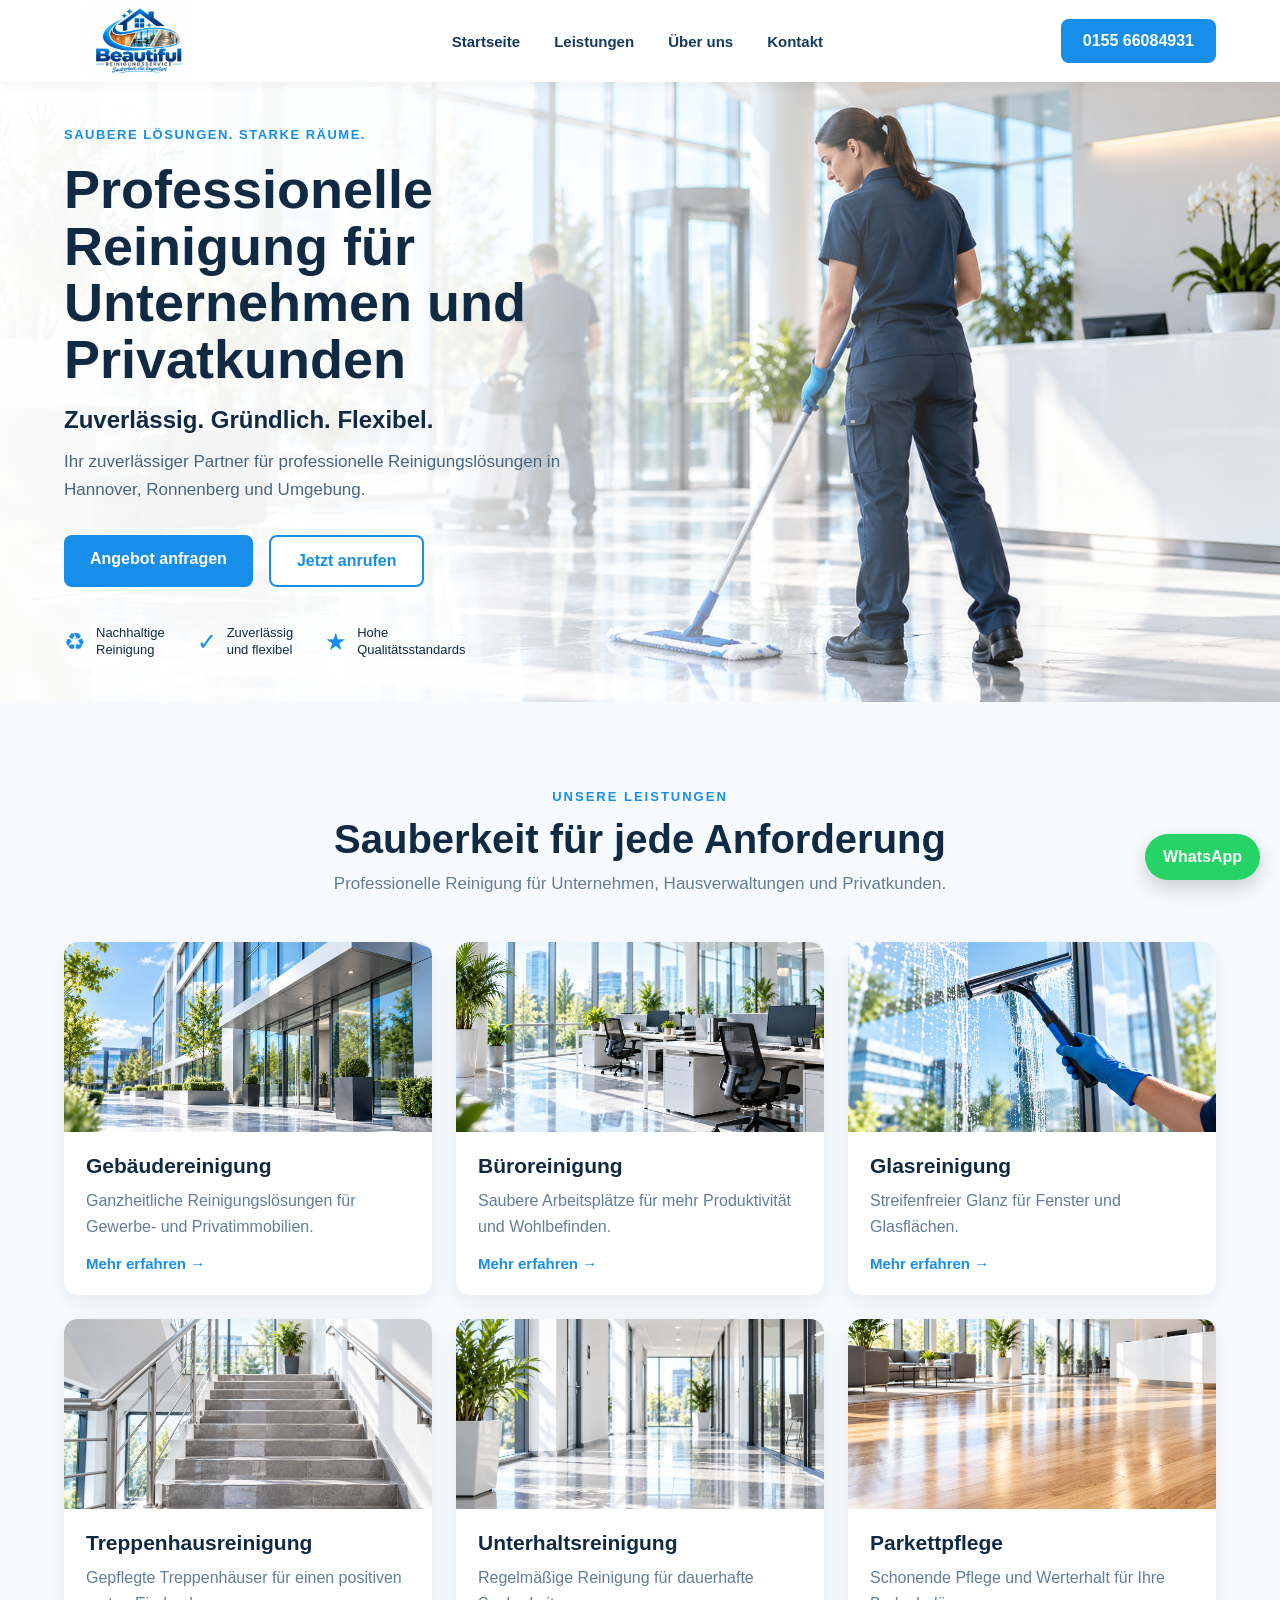
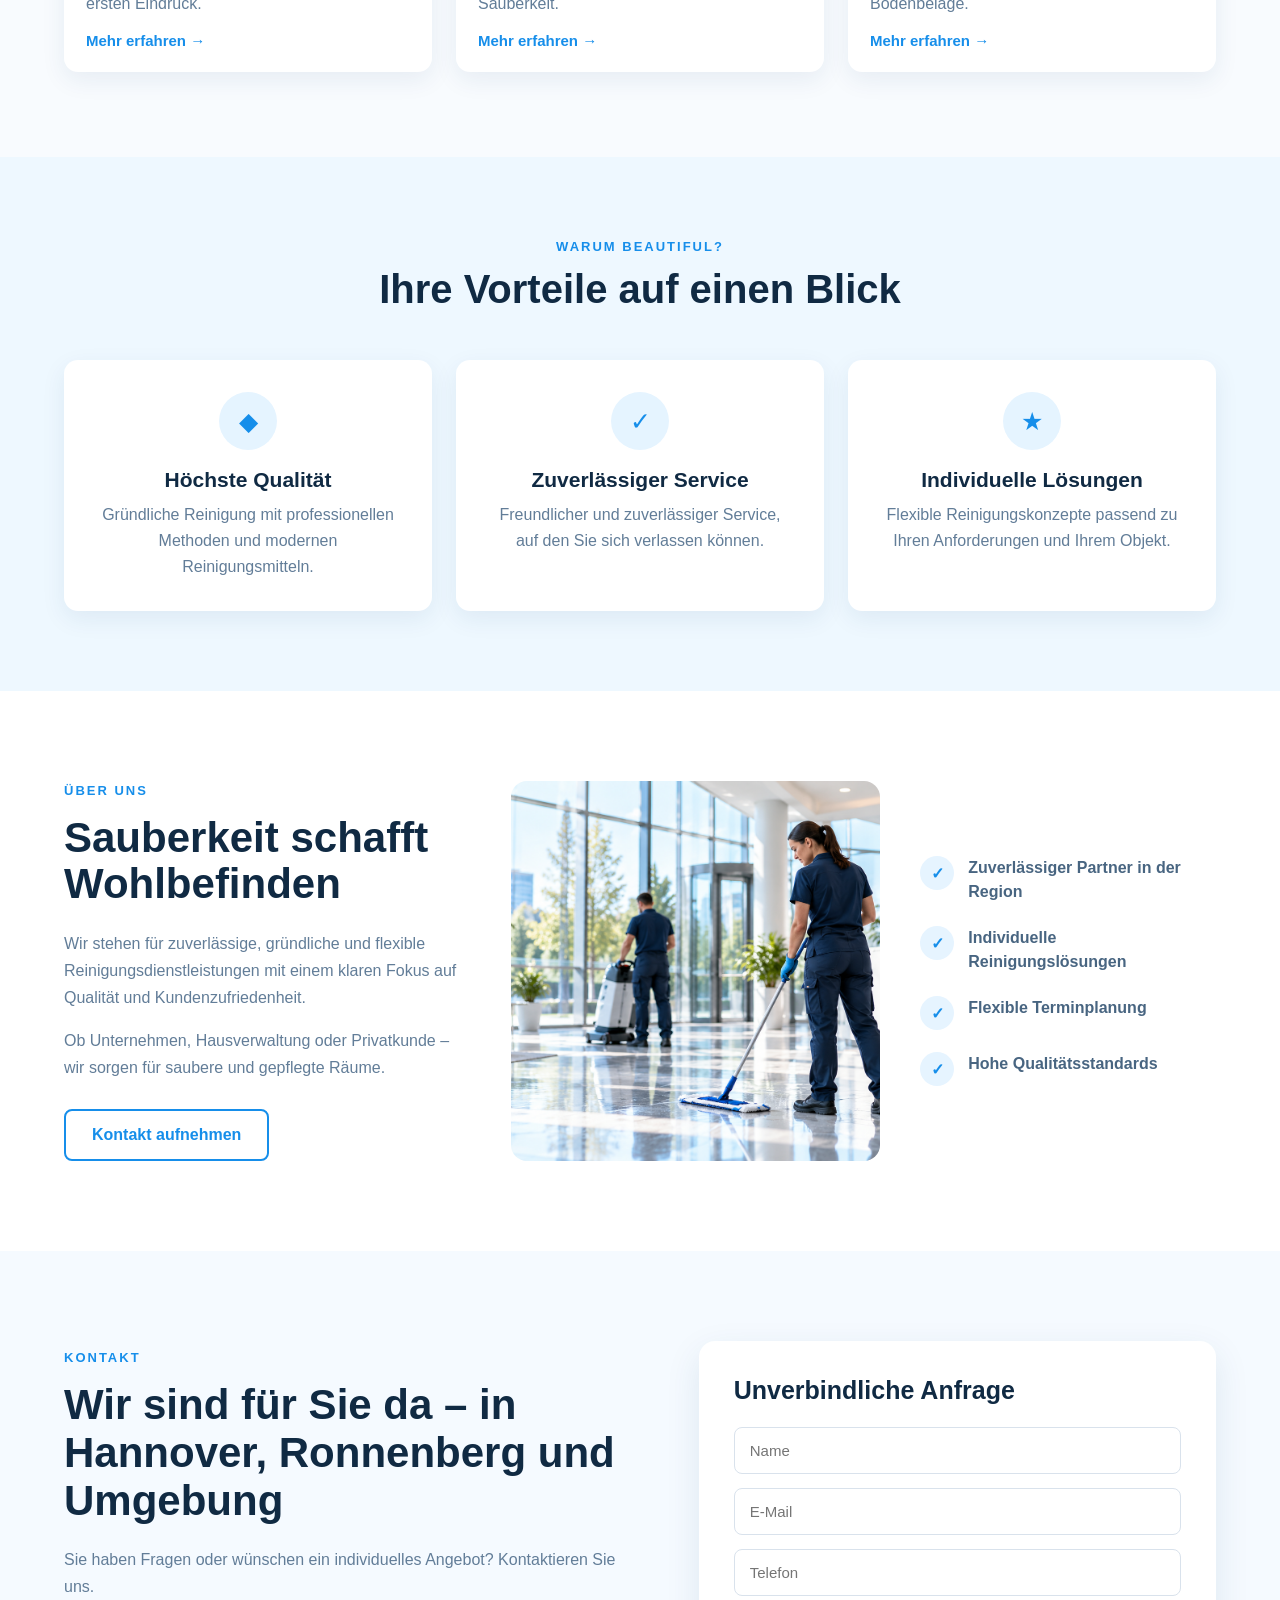
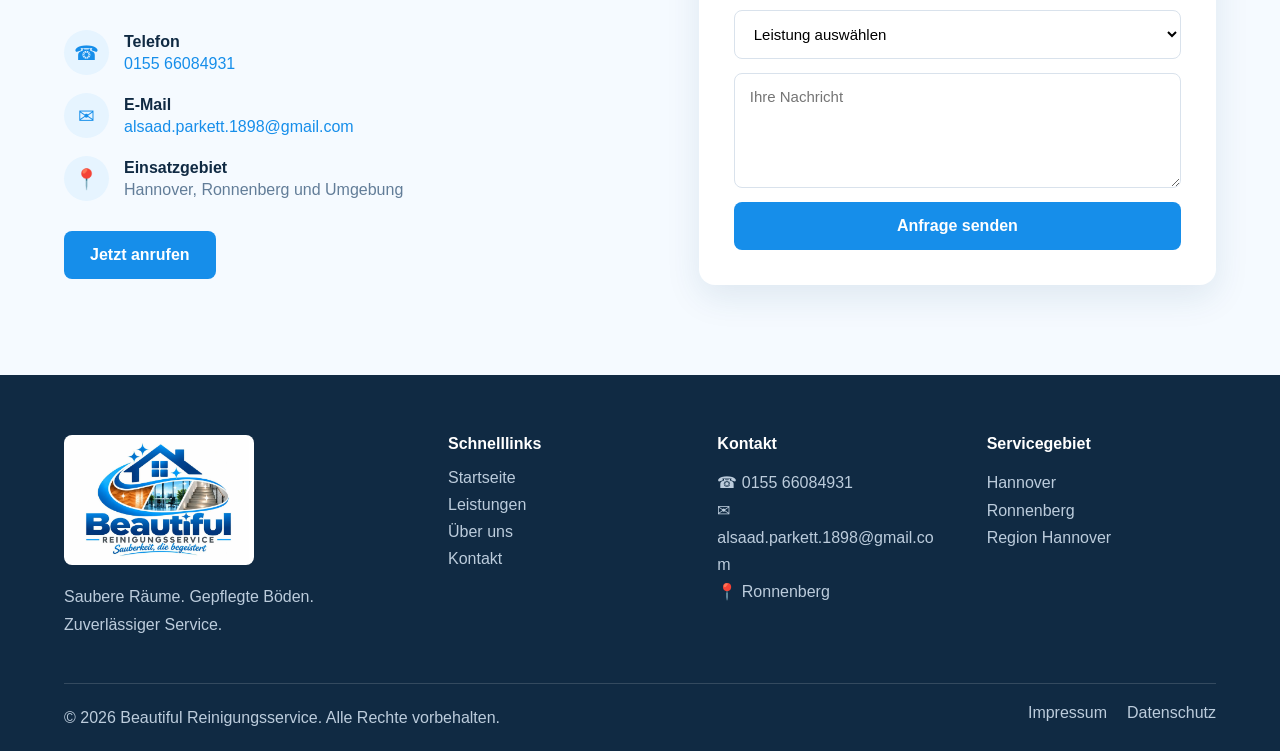
==== commit c300ed5a: "Update phone number across website" ====
--- a/index.html
+++ b/index.html
@@ -18,21 +18,20 @@
     content="Professionelle Gebäudereinigung, Büroreinigung, Glasreinigung, Treppenhausreinigung, Unterhaltsreinigung und Parkettpflege in Hannover, Ronnenberg und Umgebung."
   >
 
-  <!-- Sicherheitsrichtlinie -->
   <meta
-  http-equiv="Content-Security-Policy"
-  content="
-    default-src 'self';
-    script-src 'self';
-    style-src 'self';
-    img-src 'self' data:;
-    font-src 'self';
-    connect-src 'self' https://formspree.io;
-    form-action 'self' https://formspree.io;
-    object-src 'none';
-    base-uri 'self';
-  "
->
+    http-equiv="Content-Security-Policy"
+    content="
+      default-src 'self';
+      script-src 'self';
+      style-src 'self';
+      img-src 'self' data:;
+      font-src 'self';
+      connect-src 'self' https://formspree.io;
+      form-action 'self' https://formspree.io;
+      object-src 'none';
+      base-uri 'self';
+    "
+  >
 
   <meta
     name="referrer"
@@ -51,11 +50,7 @@
   >
 </head>
 
-
 <body>
-
-
-<!-- ================= HEADER ================= -->
 
 <header class="header">
 
@@ -66,14 +61,11 @@
       class="logo"
       aria-label="Beautiful Reinigungsservice Startseite"
     >
-
       <img
         src="images/logo.jpeg"
         alt="Beautiful Reinigungsservice Logo"
       >
-
     </a>
-
 
     <button
       class="menu-toggle"
@@ -86,7 +78,6 @@
       ☰
     </button>
 
-
     <nav id="mobileNav">
 
       <a href="#start">
@@ -107,21 +98,17 @@
 
     </nav>
 
-
     <a
       class="nav-button"
-      href="tel:+4917643571015"
+      href="tel:+4915566084931"
     >
-      0176 43571015
+      0155 66084931
     </a>
 
   </div>
 
 </header>
 
-
-
-<!-- ================= HERO ================= -->
 
 <section
   class="hero"
@@ -135,7 +122,6 @@
       <span class="eyebrow">
         SAUBERE LÖSUNGEN. STARKE RÄUME.
       </span>
-
 
       <h1>
         Professionelle Reinigung
@@ -143,11 +129,9 @@
         Privatkunden
       </h1>
 
-
       <h3>
         Zuverlässig. Gründlich. Flexibel.
       </h3>
-
 
       <p>
         Ihr zuverlässiger Partner für professionelle
@@ -155,7 +139,6 @@
         und Umgebung.
       </p>
 
-
       <div class="hero-buttons">
 
         <a
@@ -165,16 +148,14 @@
           Angebot anfragen
         </a>
 
-
         <a
-          href="tel:+4917643571015"
+          href="tel:+4915566084931"
           class="btn-secondary"
         >
           Jetzt anrufen
         </a>
 
       </div>
-
 
       <div class="hero-features">
 
@@ -187,7 +168,6 @@
           </p>
         </div>
 
-
         <div>
           <span aria-hidden="true">✓</span>
 
@@ -197,7 +177,6 @@
           </p>
         </div>
 
-
         <div>
           <span aria-hidden="true">★</span>
 
@@ -216,9 +195,6 @@
 </section>
 
 
-
-<!-- ================= LEISTUNGEN ================= -->
-
 <section
   class="services"
   id="leistungen"
@@ -232,11 +208,9 @@
         UNSERE LEISTUNGEN
       </span>
 
-
       <h2>
         Sauberkeit für jede Anforderung
       </h2>
-
 
       <p>
         Professionelle Reinigung für Unternehmen,
@@ -245,11 +219,8 @@
 
     </div>
 
-
     <div class="service-grid">
 
-
-      <!-- Gebäudereinigung -->
 
       <article class="service-card">
 
@@ -269,7 +240,6 @@
             Ganzheitliche Reinigungslösungen
             für Gewerbe- und Privatimmobilien.
           </p>
-
 
           <button
             class="more-btn"
@@ -278,7 +248,6 @@
             Mehr erfahren →
           </button>
 
-
           <div class="more-text">
 
             <p>
@@ -287,7 +256,6 @@
               Der Leistungsumfang wird individuell
               an Ihr Objekt angepasst.
             </p>
-
 
             <button
               class="service-request"
@@ -304,9 +272,6 @@
       </article>
 
 
-
-      <!-- Büroreinigung -->
-
       <article class="service-card">
 
         <img
@@ -325,7 +290,6 @@
             Saubere Arbeitsplätze für mehr
             Produktivität und Wohlbefinden.
           </p>
-
 
           <button
             class="more-btn"
@@ -334,7 +298,6 @@
             Mehr erfahren →
           </button>
 
-
           <div class="more-text">
 
             <p>
@@ -342,7 +305,6 @@
               Küchen, Sanitärbereiche und
               Gemeinschaftsräume gründlich und zuverlässig.
             </p>
-
 
             <button
               class="service-request"
@@ -359,9 +321,6 @@
       </article>
 
 
-
-      <!-- Glasreinigung -->
-
       <article class="service-card">
 
         <img
@@ -380,7 +339,6 @@
             Streifenfreier Glanz für Fenster
             und Glasflächen.
           </p>
-
 
           <button
             class="more-btn"
@@ -389,7 +347,6 @@
             Mehr erfahren →
           </button>
 
-
           <div class="more-text">
 
             <p>
@@ -397,7 +354,6 @@
               Glasflächen und Glastüren für ein
               gepflegtes und streifenfreies Ergebnis.
             </p>
-
 
             <button
               class="service-request"
@@ -414,9 +370,6 @@
       </article>
 
 
-
-      <!-- Treppenhausreinigung -->
-
       <article class="service-card">
 
         <img
@@ -435,7 +388,6 @@
             Gepflegte Treppenhäuser für einen
             positiven ersten Eindruck.
           </p>
-
 
           <button
             class="more-btn"
@@ -444,7 +396,6 @@
             Mehr erfahren →
           </button>
 
-
           <div class="more-text">
 
             <p>
@@ -452,7 +403,6 @@
               Eingangsbereichen und gemeinschaftlich
               genutzten Flächen.
             </p>
-
 
             <button
               class="service-request"
@@ -469,9 +419,6 @@
       </article>
 
 
-
-      <!-- Unterhaltsreinigung -->
-
       <article class="service-card">
 
         <img
@@ -490,7 +437,6 @@
             Regelmäßige Reinigung für dauerhafte
             Sauberkeit.
           </p>
-
 
           <button
             class="more-btn"
@@ -499,7 +445,6 @@
             Mehr erfahren →
           </button>
 
-
           <div class="more-text">
 
             <p>
@@ -507,7 +452,6 @@
               vereinbartem Reinigungsplan –
               täglich, wöchentlich oder nach Bedarf.
             </p>
-
 
             <button
               class="service-request"
@@ -524,9 +468,6 @@
       </article>
 
 
-
-      <!-- Parkettpflege -->
-
       <article class="service-card">
 
         <img
@@ -545,7 +486,6 @@
             Schonende Pflege und Werterhalt
             für Ihre Bodenbeläge.
           </p>
-
 
           <button
             class="more-btn"
@@ -554,7 +494,6 @@
             Mehr erfahren →
           </button>
 
-
           <div class="more-text">
 
             <p>
@@ -562,7 +501,6 @@
               Parkett- und Holzböden für eine
               langfristig gepflegte Oberfläche.
             </p>
-
 
             <button
               class="service-request"
@@ -578,16 +516,12 @@
 
       </article>
 
-
     </div>
 
   </div>
 
 </section>
 
-
-
-<!-- ================= VORTEILE ================= -->
 
 <section class="advantages">
 
@@ -599,14 +533,12 @@
         WARUM BEAUTIFUL?
       </span>
 
-
       <h2>
         Ihre Vorteile auf einen Blick
       </h2>
 
     </div>
 
-
     <div class="advantages-grid">
 
       <div class="advantage-card">
@@ -614,12 +546,10 @@
         <div class="advantage-icon">
           ◆
         </div>
-
 
         <h3>
           Höchste Qualität
         </h3>
-
 
         <p>
           Gründliche Reinigung mit professionellen
@@ -628,18 +558,15 @@
 
       </div>
 
-
       <div class="advantage-card">
 
         <div class="advantage-icon">
           ✓
         </div>
-
 
         <h3>
           Zuverlässiger Service
         </h3>
-
 
         <p>
           Freundlicher und zuverlässiger Service,
@@ -648,18 +575,15 @@
 
       </div>
 
-
       <div class="advantage-card">
 
         <div class="advantage-icon">
           ★
         </div>
-
 
         <h3>
           Individuelle Lösungen
         </h3>
-
 
         <p>
           Flexible Reinigungskonzepte passend
@@ -675,9 +599,6 @@
 </section>
 
 
-
-<!-- ================= ÜBER UNS ================= -->
-
 <section
   class="about"
   id="ueber-uns"
@@ -685,18 +606,15 @@
 
   <div class="container about-grid">
 
-
     <div class="about-text">
 
       <span class="section-label">
         ÜBER UNS
       </span>
 
-
       <h2>
         Sauberkeit schafft Wohlbefinden
       </h2>
-
 
       <p>
         Wir stehen für zuverlässige, gründliche
@@ -705,14 +623,12 @@
         und Kundenzufriedenheit.
       </p>
 
-
       <p>
         Ob Unternehmen, Hausverwaltung oder
         Privatkunde – wir sorgen für saubere
         und gepflegte Räume.
       </p>
 
-
       <a
         href="#kontakt"
         class="btn-secondary about-button"
@@ -721,7 +637,6 @@
       </a>
 
     </div>
-
 
     <div class="about-image-wrap">
 
@@ -734,7 +649,6 @@
 
     </div>
 
-
     <div class="about-points">
 
       <div class="about-point">
@@ -742,19 +656,16 @@
         <p>Zuverlässiger Partner in der Region</p>
       </div>
 
-
       <div class="about-point">
         <span>✓</span>
         <p>Individuelle Reinigungslösungen</p>
       </div>
 
-
       <div class="about-point">
         <span>✓</span>
         <p>Flexible Terminplanung</p>
       </div>
 
-
       <div class="about-point">
         <span>✓</span>
         <p>Hohe Qualitätsstandards</p>
@@ -762,14 +673,10 @@
 
     </div>
 
-
   </div>
 
 </section>
 
-
-
-<!-- ================= KONTAKT ================= -->
 
 <section
   class="contact"
@@ -778,19 +685,16 @@
 
   <div class="container contact-grid">
 
-
     <div class="contact-info">
 
       <span class="section-label">
         KONTAKT
       </span>
-
 
       <h2>
         Wir sind für Sie da – in Hannover,
         Ronnenberg und Umgebung
       </h2>
-
 
       <p>
         Sie haben Fragen oder wünschen ein
@@ -798,9 +702,7 @@
         Kontaktieren Sie uns.
       </p>
 
-
       <div class="contact-items">
-
 
         <div class="contact-item">
 
@@ -808,22 +710,19 @@
             ☎
           </span>
 
-
           <div>
 
             <strong>
               Telefon
             </strong>
 
-
-            <a href="tel:+4917643571015">
-              0176 43571015
+            <a href="tel:+4915566084931">
+              0155 66084931
             </a>
 
           </div>
 
         </div>
-
 
 
         <div class="contact-item">
@@ -832,14 +731,12 @@
             ✉
           </span>
 
-
           <div>
 
             <strong>
               E-Mail
             </strong>
 
-
             <a href="mailto:alsaad.parkett.1898@gmail.com">
               alsaad.parkett.1898@gmail.com
             </a>
@@ -849,21 +746,18 @@
         </div>
 
 
-
         <div class="contact-item">
 
           <span aria-hidden="true">
             📍
           </span>
 
-
           <div>
 
             <strong>
               Einsatzgebiet
             </strong>
 
-
             <p>
               Hannover, Ronnenberg und Umgebung
             </p>
@@ -872,12 +766,10 @@
 
         </div>
 
-
       </div>
 
-
       <a
-        href="tel:+4917643571015"
+        href="tel:+4915566084931"
         class="btn-primary contact-button"
       >
         Jetzt anrufen
@@ -886,158 +778,108 @@
     </div>
 
 
-
-    <!-- ================= FORMULAR ================= -->
-
     <div class="contact-box">
 
-        <h3>
-          Unverbindliche Anfrage
-        </h3>
-      
-        <form
-          id="contactForm"
-          action="https://formspree.io/f/xkjoogwv"
-          method="POST"
-        >
-      
-          <label class="sr-only" for="name">
-            Name
-          </label>
-      
-          <input
-            id="name"
-            type="text"
-            name="name"
-            placeholder="Name"
-            maxlength="100"
-            required
-          >
-      
-      
-          <label class="sr-only" for="email">
-            E-Mail
-          </label>
-      
-          <input
-            id="email"
-            type="email"
-            name="email"
-            placeholder="E-Mail"
-            maxlength="150"
-            required
-          >
-      
-      
-          <label class="sr-only" for="telefon">
-            Telefon
-          </label>
-      
-          <input
-            id="telefon"
-            type="tel"
-            name="telefon"
-            placeholder="Telefon"
-            maxlength="40"
-          >
-      
-      
-          <label class="sr-only" for="leistung">
-            Leistung
-          </label>
-      
-          <select
-            id="leistung"
-            name="leistung"
-            required
-          >
-      
-            <option value="">
-              Leistung auswählen
-            </option>
-      
-            <option value="Gebäudereinigung">
-              Gebäudereinigung
-            </option>
-      
-            <option value="Büroreinigung">
-              Büroreinigung
-            </option>
-      
-            <option value="Glasreinigung">
-              Glasreinigung
-            </option>
-      
-            <option value="Treppenhausreinigung">
-              Treppenhausreinigung
-            </option>
-      
-            <option value="Unterhaltsreinigung">
-              Unterhaltsreinigung
-            </option>
-      
-            <option value="Parkettpflege">
-              Parkettpflege
-            </option>
-      
-          </select>
-      
-      
-          <label class="sr-only" for="nachricht">
-            Nachricht
-          </label>
-      
-          <textarea
-            id="nachricht"
-            name="nachricht"
-            rows="5"
-            placeholder="Ihre Nachricht"
-            maxlength="2000"
-            required
-          ></textarea>
-      
-      
-          <!-- Honeypot gegen Bots -->
-      
-          <div
-            class="bot-field-wrapper"
-            aria-hidden="true"
-          >
-      
-            <label for="website">
-              Bitte nicht ausfüllen
-            </label>
-      
-            <input
-              id="website"
-              type="text"
-              name="_gotcha"
-              tabindex="-1"
-              autocomplete="off"
-            >
-      
-          </div>
-      
-      
-          <button
-            id="submitButton"
-            type="submit"
-          >
-            Anfrage senden
-          </button>
-      
-      
-          <div
-            id="formStatus"
-            class="form-status"
-            aria-live="polite"
-          ></div>
-      
-        </form>
-      
-      </div>
-
-        <!-- Honeypot gegen Bots -->
+      <h3>
+        Unverbindliche Anfrage
+      </h3>
+
+      <form
+        id="contactForm"
+        action="https://formspree.io/f/xkjoogwv"
+        method="POST"
+      >
+
+        <label class="sr-only" for="name">
+          Name
+        </label>
+
+        <input
+          id="name"
+          type="text"
+          name="name"
+          placeholder="Name"
+          maxlength="100"
+          required
+        >
+
+        <label class="sr-only" for="email">
+          E-Mail
+        </label>
+
+        <input
+          id="email"
+          type="email"
+          name="email"
+          placeholder="E-Mail"
+          maxlength="150"
+          required
+        >
+
+        <label class="sr-only" for="telefon">
+          Telefon
+        </label>
+
+        <input
+          id="telefon"
+          type="tel"
+          name="telefon"
+          placeholder="Telefon"
+          maxlength="40"
+        >
+
+        <label class="sr-only" for="leistung">
+          Leistung
+        </label>
+
+        <select
+          id="leistung"
+          name="leistung"
+          required
+        >
+
+          <option value="">
+            Leistung auswählen
+          </option>
+
+          <option value="Gebäudereinigung">
+            Gebäudereinigung
+          </option>
+
+          <option value="Büroreinigung">
+            Büroreinigung
+          </option>
+
+          <option value="Glasreinigung">
+            Glasreinigung
+          </option>
+
+          <option value="Treppenhausreinigung">
+            Treppenhausreinigung
+          </option>
+
+          <option value="Unterhaltsreinigung">
+            Unterhaltsreinigung
+          </option>
+
+          <option value="Parkettpflege">
+            Parkettpflege
+          </option>
+
+        </select>
+
+        <label class="sr-only" for="nachricht">
+          Nachricht
+        </label>
+
+        <textarea
+          id="nachricht"
+          name="nachricht"
+          rows="5"
+          placeholder="Ihre Nachricht"
+          maxlength="2000"
+          required
+        ></textarea>
 
         <div
           class="bot-field-wrapper"
@@ -1058,29 +900,31 @@
 
         </div>
 
-
-        <button type="submit">
+        <button
+          id="submitButton"
+          type="submit"
+        >
           Anfrage senden
         </button>
 
+        <div
+          id="formStatus"
+          class="form-status"
+          aria-live="polite"
+        ></div>
 
       </form>
 
     </div>
 
-
   </div>
 
 </section>
 
 
-
-<!-- ================= FOOTER ================= -->
-
 <footer class="footer">
 
   <div class="container footer-grid">
-
 
     <div class="footer-brand">
 
@@ -1090,7 +934,6 @@
         class="footer-logo"
       >
 
-
       <p>
         Saubere Räume.
         Gepflegte Böden.
@@ -1100,35 +943,29 @@
     </div>
 
 
-
     <div>
 
       <h4>
         Schnelllinks
       </h4>
 
-
       <a href="#start">
         Startseite
       </a>
 
-
       <a href="#leistungen">
         Leistungen
       </a>
 
-
       <a href="#ueber-uns">
         Über uns
       </a>
 
-
       <a href="#kontakt">
         Kontakt
       </a>
 
     </div>
-
 
 
     <div>
@@ -1137,14 +974,12 @@
         Kontakt
       </h4>
 
-
       <p>
         ☎
-        <a href="tel:+4917643571015">
-          0176 43571015
+        <a href="tel:+4915566084931">
+          0155 66084931
         </a>
       </p>
-
 
       <p>
         ✉
@@ -1153,7 +988,6 @@
         </a>
       </p>
 
-
       <p>
         📍 Ronnenberg
       </p>
@@ -1161,7 +995,6 @@
     </div>
 
 
-
     <div>
 
       <h4>
@@ -1176,26 +1009,22 @@
 
     </div>
 
-
   </div>
 
 
   <div class="container footer-bottom">
-
 
     <p>
       © 2026 Beautiful Reinigungsservice.
       Alle Rechte vorbehalten.
     </p>
 
-
     <div>
 
       <a href="impressum.html">
         Impressum
       </a>
 
-
       <a href="datenschutz.html">
         Datenschutz
       </a>
@@ -1207,11 +1036,8 @@
 </footer>
 
 
-
-<!-- ================= WHATSAPP ================= -->
-
 <a
-  href="https://wa.me/4917643571015"
+  href="https://wa.me/4915566084931"
   class="whatsapp-button"
   target="_blank"
   rel="noopener noreferrer"
@@ -1221,7 +1047,6 @@
 </a>
 
 
-
 <script src="script.js"></script>
 
 </body>
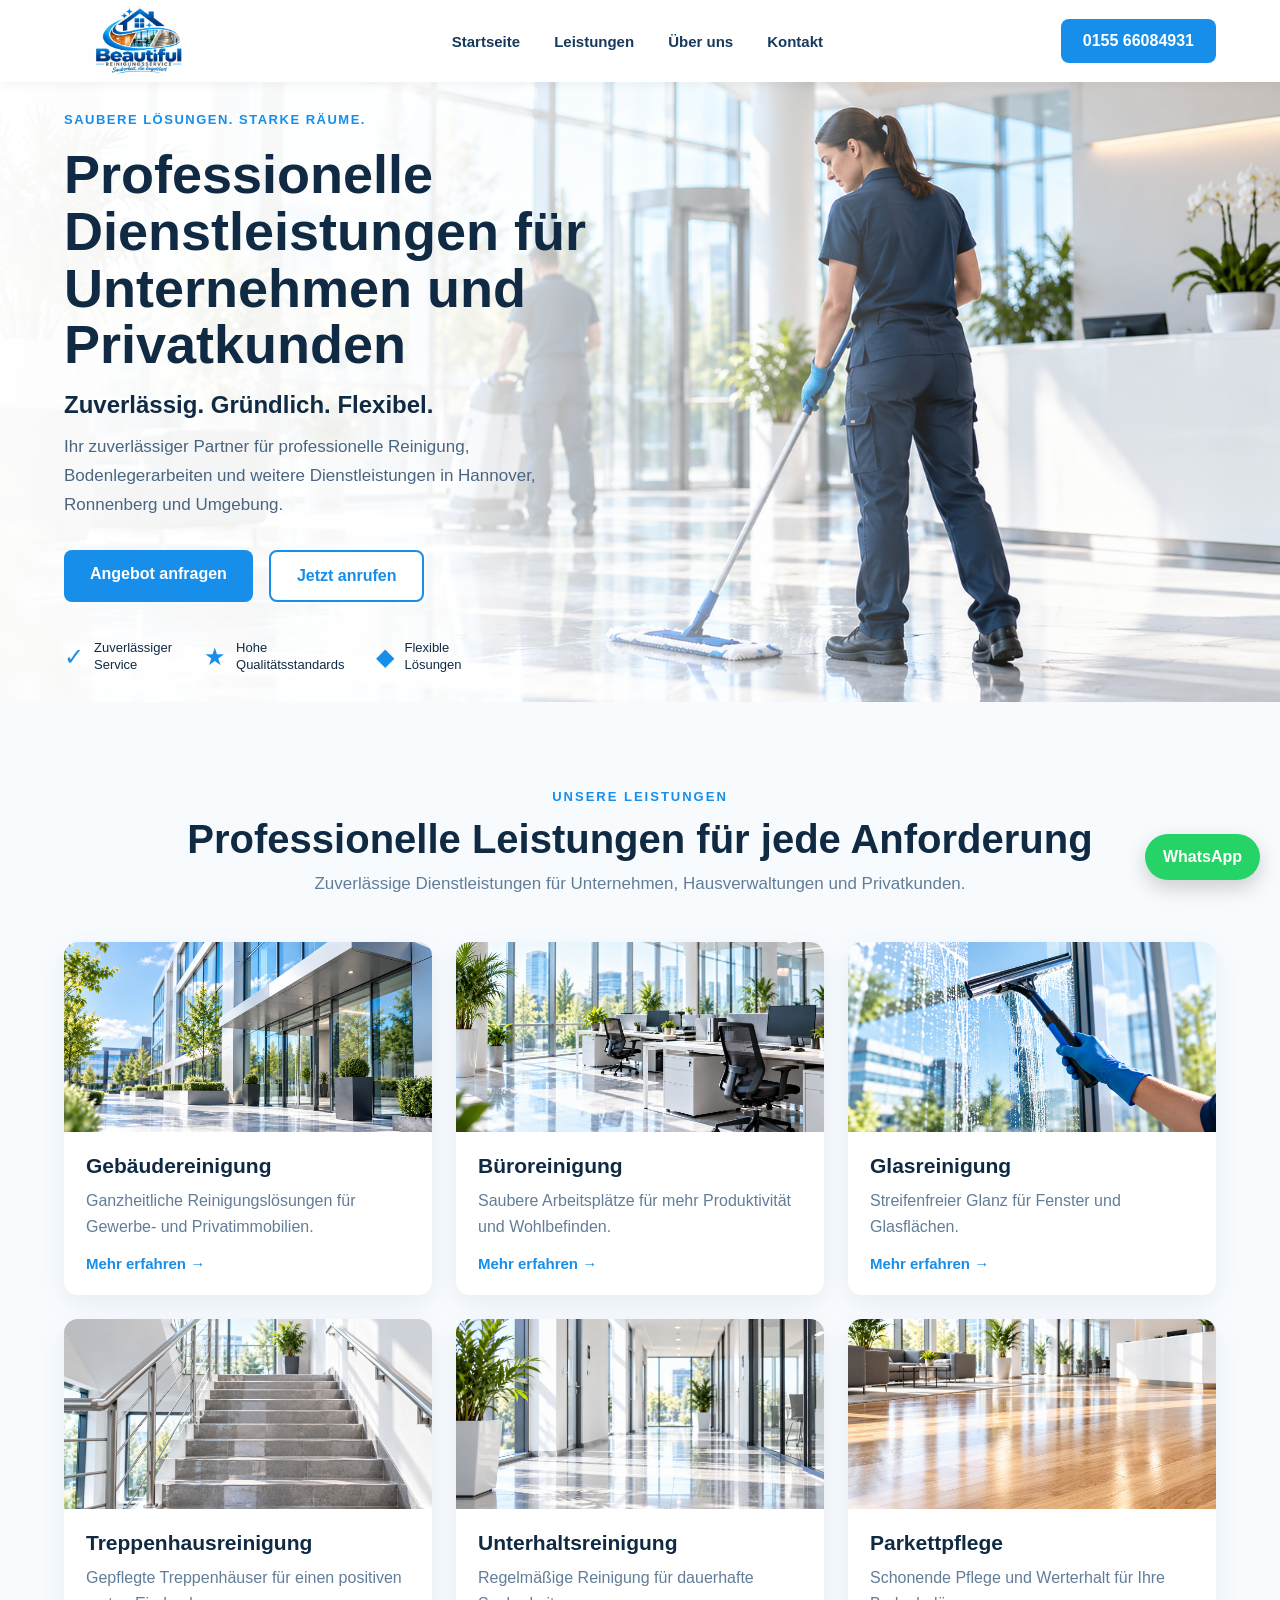
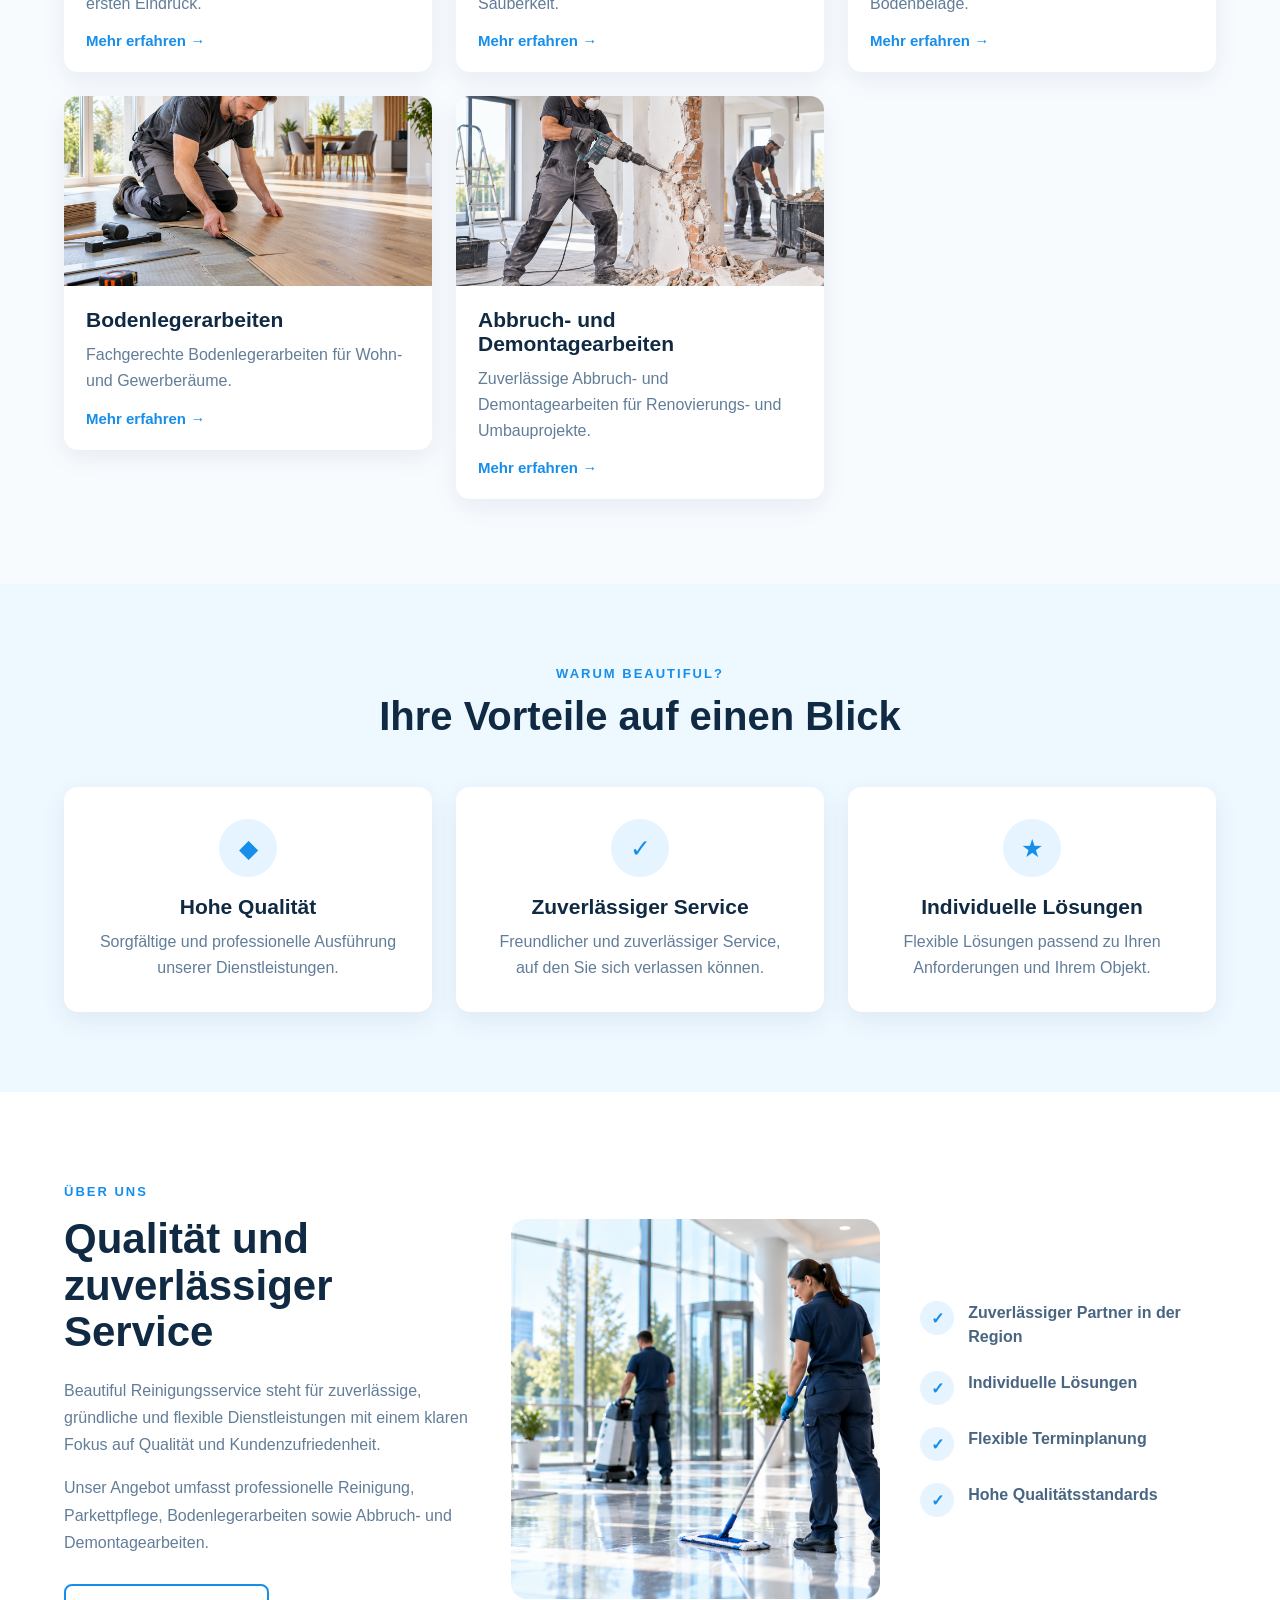
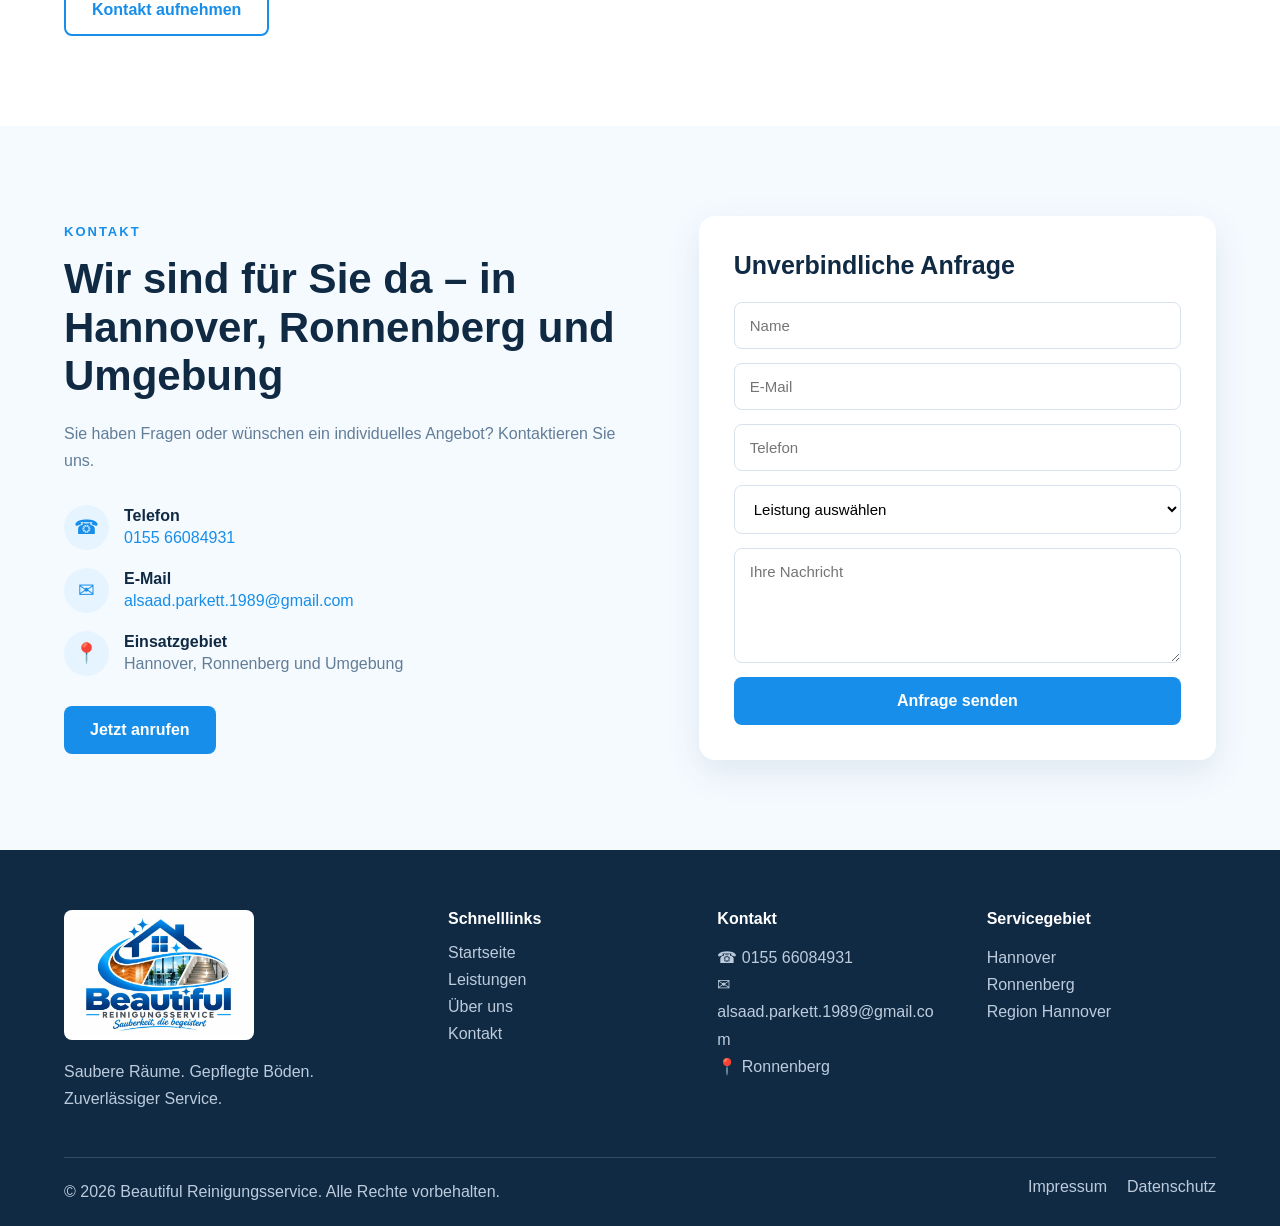
==== commit b71efeee: "Add Bodenleger and Abbruch services" ====
--- a/index.html
+++ b/index.html
@@ -10,12 +10,12 @@
   >
 
   <title>
-    Beautiful Reinigungsservice | Reinigung in Hannover & Ronnenberg
+    Beautiful Reinigungsservice | Hannover & Ronnenberg
   </title>
 
   <meta
     name="description"
-    content="Professionelle Gebäudereinigung, Büroreinigung, Glasreinigung, Treppenhausreinigung, Unterhaltsreinigung und Parkettpflege in Hannover, Ronnenberg und Umgebung."
+    content="Professionelle Gebäudereinigung, Büroreinigung, Glasreinigung, Treppenhausreinigung, Unterhaltsreinigung, Parkettpflege, Bodenlegerarbeiten sowie Abbruch- und Demontagearbeiten in Hannover, Ronnenberg und Umgebung."
   >
 
   <meta
@@ -50,7 +50,11 @@
   >
 </head>
 
+
 <body>
+
+
+<!-- ================= HEADER ================= -->
 
 <header class="header">
 
@@ -67,6 +71,7 @@
       >
     </a>
 
+
     <button
       class="menu-toggle"
       id="menuToggle"
@@ -78,6 +83,7 @@
       ☰
     </button>
 
+
     <nav id="mobileNav">
 
       <a href="#start">
@@ -97,6 +103,7 @@
       </a>
 
     </nav>
+
 
     <a
       class="nav-button"
@@ -110,6 +117,9 @@
 </header>
 
 
+
+<!-- ================= HERO ================= -->
+
 <section
   class="hero"
   id="start"
@@ -123,21 +133,24 @@
         SAUBERE LÖSUNGEN. STARKE RÄUME.
       </span>
 
+
       <h1>
-        Professionelle Reinigung
-        für Unternehmen und
-        Privatkunden
+        Professionelle Dienstleistungen
+        für Unternehmen und Privatkunden
       </h1>
+
 
       <h3>
         Zuverlässig. Gründlich. Flexibel.
       </h3>
 
+
       <p>
-        Ihr zuverlässiger Partner für professionelle
-        Reinigungslösungen in Hannover, Ronnenberg
-        und Umgebung.
+        Ihr zuverlässiger Partner für professionelle Reinigung,
+        Bodenlegerarbeiten und weitere Dienstleistungen
+        in Hannover, Ronnenberg und Umgebung.
       </p>
+
 
       <div class="hero-buttons">
 
@@ -148,6 +161,7 @@
           Angebot anfragen
         </a>
 
+
         <a
           href="tel:+4915566084931"
           class="btn-secondary"
@@ -157,28 +171,21 @@
 
       </div>
 
+
       <div class="hero-features">
 
         <div>
-          <span aria-hidden="true">♻</span>
+          <span>✓</span>
 
           <p>
-            Nachhaltige<br>
-            Reinigung
+            Zuverlässiger<br>
+            Service
           </p>
         </div>
 
+
         <div>
-          <span aria-hidden="true">✓</span>
-
-          <p>
-            Zuverlässig<br>
-            und flexibel
-          </p>
-        </div>
-
-        <div>
-          <span aria-hidden="true">★</span>
+          <span>★</span>
 
           <p>
             Hohe<br>
@@ -186,6 +193,16 @@
           </p>
         </div>
 
+
+        <div>
+          <span>◆</span>
+
+          <p>
+            Flexible<br>
+            Lösungen
+          </p>
+        </div>
+
       </div>
 
     </div>
@@ -194,6 +211,9 @@
 
 </section>
 
+
+
+<!-- ================= LEISTUNGEN ================= -->
 
 <section
   class="services"
@@ -208,25 +228,30 @@
         UNSERE LEISTUNGEN
       </span>
 
+
       <h2>
-        Sauberkeit für jede Anforderung
+        Professionelle Leistungen für jede Anforderung
       </h2>
 
+
       <p>
-        Professionelle Reinigung für Unternehmen,
+        Zuverlässige Dienstleistungen für Unternehmen,
         Hausverwaltungen und Privatkunden.
       </p>
 
     </div>
 
+
     <div class="service-grid">
 
+
+      <!-- GEBÄUDEREINIGUNG -->
 
       <article class="service-card">
 
         <img
           src="images/gebaeudereinigung.png"
-          alt="Professionelle Gebäudereinigung"
+          alt="Gebäudereinigung"
           loading="lazy"
         >
 
@@ -240,6 +265,7 @@
             Ganzheitliche Reinigungslösungen
             für Gewerbe- und Privatimmobilien.
           </p>
+
 
           <button
             class="more-btn"
@@ -248,6 +274,7 @@
             Mehr erfahren →
           </button>
 
+
           <div class="more-text">
 
             <p>
@@ -256,6 +283,7 @@
               Der Leistungsumfang wird individuell
               an Ihr Objekt angepasst.
             </p>
+
 
             <button
               class="service-request"
@@ -272,11 +300,14 @@
       </article>
 
 
+
+      <!-- BÜROREINIGUNG -->
+
       <article class="service-card">
 
         <img
           src="images/buero.png"
-          alt="Professionelle Büroreinigung"
+          alt="Büroreinigung"
           loading="lazy"
         >
 
@@ -290,6 +321,7 @@
             Saubere Arbeitsplätze für mehr
             Produktivität und Wohlbefinden.
           </p>
+
 
           <button
             class="more-btn"
@@ -298,6 +330,7 @@
             Mehr erfahren →
           </button>
 
+
           <div class="more-text">
 
             <p>
@@ -305,6 +338,7 @@
               Küchen, Sanitärbereiche und
               Gemeinschaftsräume gründlich und zuverlässig.
             </p>
+
 
             <button
               class="service-request"
@@ -321,11 +355,14 @@
       </article>
 
 
+
+      <!-- GLASREINIGUNG -->
+
       <article class="service-card">
 
         <img
           src="images/glasreinigung.png"
-          alt="Professionelle Glasreinigung"
+          alt="Glasreinigung"
           loading="lazy"
         >
 
@@ -339,6 +376,7 @@
             Streifenfreier Glanz für Fenster
             und Glasflächen.
           </p>
+
 
           <button
             class="more-btn"
@@ -347,13 +385,15 @@
             Mehr erfahren →
           </button>
 
+
           <div class="more-text">
 
             <p>
               Professionelle Reinigung von Fenstern,
               Glasflächen und Glastüren für ein
-              gepflegtes und streifenfreies Ergebnis.
+              gepflegtes Ergebnis.
             </p>
+
 
             <button
               class="service-request"
@@ -370,11 +410,14 @@
       </article>
 
 
+
+      <!-- TREPPENHAUSREINIGUNG -->
+
       <article class="service-card">
 
         <img
           src="images/treppenhaus.png"
-          alt="Professionelle Treppenhausreinigung"
+          alt="Treppenhausreinigung"
           loading="lazy"
         >
 
@@ -388,6 +431,7 @@
             Gepflegte Treppenhäuser für einen
             positiven ersten Eindruck.
           </p>
+
 
           <button
             class="more-btn"
@@ -396,6 +440,7 @@
             Mehr erfahren →
           </button>
 
+
           <div class="more-text">
 
             <p>
@@ -403,6 +448,7 @@
               Eingangsbereichen und gemeinschaftlich
               genutzten Flächen.
             </p>
+
 
             <button
               class="service-request"
@@ -419,11 +465,14 @@
       </article>
 
 
+
+      <!-- UNTERHALTSREINIGUNG -->
+
       <article class="service-card">
 
         <img
           src="images/unterhaltsreinigung.png"
-          alt="Professionelle Unterhaltsreinigung"
+          alt="Unterhaltsreinigung"
           loading="lazy"
         >
 
@@ -437,6 +486,7 @@
             Regelmäßige Reinigung für dauerhafte
             Sauberkeit.
           </p>
+
 
           <button
             class="more-btn"
@@ -445,6 +495,7 @@
             Mehr erfahren →
           </button>
 
+
           <div class="more-text">
 
             <p>
@@ -452,6 +503,7 @@
               vereinbartem Reinigungsplan –
               täglich, wöchentlich oder nach Bedarf.
             </p>
+
 
             <button
               class="service-request"
@@ -468,11 +520,14 @@
       </article>
 
 
+
+      <!-- PARKETTPFLEGE -->
+
       <article class="service-card">
 
         <img
           src="images/parkettpflege.png"
-          alt="Professionelle Parkettpflege"
+          alt="Parkettpflege"
           loading="lazy"
         >
 
@@ -486,6 +541,7 @@
             Schonende Pflege und Werterhalt
             für Ihre Bodenbeläge.
           </p>
+
 
           <button
             class="more-btn"
@@ -494,13 +550,15 @@
             Mehr erfahren →
           </button>
 
+
           <div class="more-text">
 
             <p>
-              Schonende Reinigung und Pflege von
-              Parkett- und Holzböden für eine
-              langfristig gepflegte Oberfläche.
+              Schonende Reinigung und Pflege
+              von Parkett- und Holzböden
+              für eine gepflegte Oberfläche.
             </p>
+
 
             <button
               class="service-request"
@@ -516,12 +574,125 @@
 
       </article>
 
+
+
+      <!-- BODENLEGER -->
+
+      <article class="service-card">
+
+        <img
+          src="images/bodenleger.png"
+          alt="Bodenlegerarbeiten"
+          loading="lazy"
+        >
+
+        <div class="service-content">
+
+          <h3>
+            Bodenlegerarbeiten
+          </h3>
+
+          <p>
+            Fachgerechte Bodenlegerarbeiten
+            für Wohn- und Gewerberäume.
+          </p>
+
+
+          <button
+            class="more-btn"
+            type="button"
+          >
+            Mehr erfahren →
+          </button>
+
+
+          <div class="more-text">
+
+            <p>
+              Wir übernehmen Bodenlegerarbeiten
+              im Rahmen der gesetzlich zulässigen Tätigkeiten
+              und beraten Sie individuell zu Ihrem Projekt.
+            </p>
+
+
+            <button
+              class="service-request"
+              type="button"
+              data-service="Bodenlegerarbeiten"
+            >
+              Angebot anfragen
+            </button>
+
+          </div>
+
+        </div>
+
+      </article>
+
+
+
+      <!-- ABBRUCH -->
+
+      <article class="service-card">
+
+        <img
+          src="images/abbruch.png"
+          alt="Abbruch- und Demontagearbeiten"
+          loading="lazy"
+        >
+
+        <div class="service-content">
+
+          <h3>
+            Abbruch- und Demontagearbeiten
+          </h3>
+
+          <p>
+            Zuverlässige Abbruch- und Demontagearbeiten
+            für Renovierungs- und Umbauprojekte.
+          </p>
+
+
+          <button
+            class="more-btn"
+            type="button"
+          >
+            Mehr erfahren →
+          </button>
+
+
+          <div class="more-text">
+
+            <p>
+              Durchführung von Abbruch- und Demontagearbeiten
+              im Rahmen der gesetzlich zulässigen Tätigkeiten.
+            </p>
+
+
+            <button
+              class="service-request"
+              type="button"
+              data-service="Abbruch- und Demontagearbeiten"
+            >
+              Angebot anfragen
+            </button>
+
+          </div>
+
+        </div>
+
+      </article>
+
+
     </div>
 
   </div>
 
 </section>
 
+
+
+<!-- ================= VORTEILE ================= -->
 
 <section class="advantages">
 
@@ -539,7 +710,9 @@
 
     </div>
 
+
     <div class="advantages-grid">
+
 
       <div class="advantage-card">
 
@@ -548,15 +721,16 @@
         </div>
 
         <h3>
-          Höchste Qualität
+          Hohe Qualität
         </h3>
 
         <p>
-          Gründliche Reinigung mit professionellen
-          Methoden und modernen Reinigungsmitteln.
+          Sorgfältige und professionelle Ausführung
+          unserer Dienstleistungen.
         </p>
 
       </div>
+
 
       <div class="advantage-card">
 
@@ -575,6 +749,7 @@
 
       </div>
 
+
       <div class="advantage-card">
 
         <div class="advantage-icon">
@@ -586,18 +761,22 @@
         </h3>
 
         <p>
-          Flexible Reinigungskonzepte passend
+          Flexible Lösungen passend
           zu Ihren Anforderungen und Ihrem Objekt.
         </p>
 
       </div>
 
+
     </div>
 
   </div>
 
 </section>
 
+
+
+<!-- ================= ÜBER UNS ================= -->
 
 <section
   class="about"
@@ -606,28 +785,33 @@
 
   <div class="container about-grid">
 
+
     <div class="about-text">
 
       <span class="section-label">
         ÜBER UNS
       </span>
 
+
       <h2>
-        Sauberkeit schafft Wohlbefinden
+        Qualität und zuverlässiger Service
       </h2>
 
+
       <p>
-        Wir stehen für zuverlässige, gründliche
-        und flexible Reinigungsdienstleistungen
+        Beautiful Reinigungsservice steht für zuverlässige,
+        gründliche und flexible Dienstleistungen
         mit einem klaren Fokus auf Qualität
         und Kundenzufriedenheit.
       </p>
 
+
       <p>
-        Ob Unternehmen, Hausverwaltung oder
-        Privatkunde – wir sorgen für saubere
-        und gepflegte Räume.
+        Unser Angebot umfasst professionelle Reinigung,
+        Parkettpflege, Bodenlegerarbeiten sowie
+        Abbruch- und Demontagearbeiten.
       </p>
+
 
       <a
         href="#kontakt"
@@ -638,16 +822,18 @@
 
     </div>
 
+
     <div class="about-image-wrap">
 
       <img
         src="images/hero-cleaning.png"
-        alt="Professionelle Reinigung"
+        alt="Professionelle Dienstleistungen"
         class="about-image"
         loading="lazy"
       >
 
     </div>
+
 
     <div class="about-points">
 
@@ -658,7 +844,7 @@
 
       <div class="about-point">
         <span>✓</span>
-        <p>Individuelle Reinigungslösungen</p>
+        <p>Individuelle Lösungen</p>
       </div>
 
       <div class="about-point">
@@ -673,10 +859,14 @@
 
     </div>
 
+
   </div>
 
 </section>
 
+
+
+<!-- ================= KONTAKT ================= -->
 
 <section
   class="contact"
@@ -685,30 +875,33 @@
 
   <div class="container contact-grid">
 
+
     <div class="contact-info">
 
       <span class="section-label">
         KONTAKT
       </span>
+
 
       <h2>
         Wir sind für Sie da – in Hannover,
         Ronnenberg und Umgebung
       </h2>
 
+
       <p>
-        Sie haben Fragen oder wünschen ein
-        individuelles Angebot?
+        Sie haben Fragen oder wünschen
+        ein individuelles Angebot?
         Kontaktieren Sie uns.
       </p>
 
+
       <div class="contact-items">
 
+
         <div class="contact-item">
 
-          <span aria-hidden="true">
-            ☎
-          </span>
+          <span>☎</span>
 
           <div>
 
@@ -725,11 +918,10 @@
         </div>
 
 
+
         <div class="contact-item">
 
-          <span aria-hidden="true">
-            ✉
-          </span>
+          <span>✉</span>
 
           <div>
 
@@ -737,8 +929,8 @@
               E-Mail
             </strong>
 
-            <a href="mailto:alsaad.parkett.1898@gmail.com">
-              alsaad.parkett.1898@gmail.com
+            <a href="mailto:alsaad.parkett.1989@gmail.com">
+              alsaad.parkett.1989@gmail.com
             </a>
 
           </div>
@@ -746,11 +938,10 @@
         </div>
 
 
+
         <div class="contact-item">
 
-          <span aria-hidden="true">
-            📍
-          </span>
+          <span>📍</span>
 
           <div>
 
@@ -766,7 +957,9 @@
 
         </div>
 
+
       </div>
+
 
       <a
         href="tel:+4915566084931"
@@ -778,11 +971,15 @@
     </div>
 
 
+
+    <!-- FORMULAR -->
+
     <div class="contact-box">
 
       <h3>
         Unverbindliche Anfrage
       </h3>
+
 
       <form
         id="contactForm"
@@ -790,9 +987,14 @@
         method="POST"
       >
 
-        <label class="sr-only" for="name">
+
+        <label
+          class="sr-only"
+          for="name"
+        >
           Name
         </label>
+
 
         <input
           id="name"
@@ -803,9 +1005,14 @@
           required
         >
 
-        <label class="sr-only" for="email">
+
+        <label
+          class="sr-only"
+          for="email"
+        >
           E-Mail
         </label>
+
 
         <input
           id="email"
@@ -816,9 +1023,14 @@
           required
         >
 
-        <label class="sr-only" for="telefon">
+
+        <label
+          class="sr-only"
+          for="telefon"
+        >
           Telefon
         </label>
+
 
         <input
           id="telefon"
@@ -828,9 +1040,14 @@
           maxlength="40"
         >
 
-        <label class="sr-only" for="leistung">
+
+        <label
+          class="sr-only"
+          for="leistung"
+        >
           Leistung
         </label>
+
 
         <select
           id="leistung"
@@ -866,11 +1083,24 @@
             Parkettpflege
           </option>
 
+          <option value="Bodenlegerarbeiten">
+            Bodenlegerarbeiten
+          </option>
+
+          <option value="Abbruch- und Demontagearbeiten">
+            Abbruch- und Demontagearbeiten
+          </option>
+
         </select>
 
-        <label class="sr-only" for="nachricht">
+
+        <label
+          class="sr-only"
+          for="nachricht"
+        >
           Nachricht
         </label>
+
 
         <textarea
           id="nachricht"
@@ -881,6 +1111,7 @@
           required
         ></textarea>
 
+
         <div
           class="bot-field-wrapper"
           aria-hidden="true"
@@ -900,12 +1131,14 @@
 
         </div>
 
+
         <button
           id="submitButton"
           type="submit"
         >
           Anfrage senden
         </button>
+
 
         <div
           id="formStatus"
@@ -917,14 +1150,19 @@
 
     </div>
 
+
   </div>
 
 </section>
 
 
+
+<!-- ================= FOOTER ================= -->
+
 <footer class="footer">
 
   <div class="container footer-grid">
+
 
     <div class="footer-brand">
 
@@ -943,6 +1181,7 @@
     </div>
 
 
+
     <div>
 
       <h4>
@@ -966,6 +1205,7 @@
       </a>
 
     </div>
+
 
 
     <div>
@@ -981,12 +1221,14 @@
         </a>
       </p>
 
+
       <p>
         ✉
-        <a href="mailto:alsaad.parkett.1898@gmail.com">
-          alsaad.parkett.1898@gmail.com
+        <a href="mailto:alsaad.parkett.1989@gmail.com">
+          alsaad.parkett.1989@gmail.com
         </a>
       </p>
+
 
       <p>
         📍 Ronnenberg
@@ -995,6 +1237,7 @@
     </div>
 
 
+
     <div>
 
       <h4>
@@ -1008,6 +1251,7 @@
       <p>Region Hannover</p>
 
     </div>
+
 
   </div>
 
@@ -1019,6 +1263,7 @@
       Alle Rechte vorbehalten.
     </p>
 
+
     <div>
 
       <a href="impressum.html">
@@ -1035,6 +1280,9 @@
 
 </footer>
 
+
+
+<!-- ================= WHATSAPP ================= -->
 
 <a
   href="https://wa.me/4915566084931"
--- a/style.css
+++ b/style.css
@@ -1,1338 +1,988 @@
 * {
-    margin: 0;
-    padding: 0;
-    box-sizing: border-box;
-  }
-  
-  
-  html {
-    scroll-behavior: smooth;
-  }
-  
-  
-  body {
-    font-family: Arial, Helvetica, sans-serif;
-    color: #102a43;
-    background: #ffffff;
-  }
-  
-  
-  img {
-    max-width: 100%;
+  margin: 0;
+  padding: 0;
+  box-sizing: border-box;
+}
+
+html {
+  scroll-behavior: smooth;
+}
+
+body {
+  font-family: Arial, Helvetica, sans-serif;
+  color: #102a43;
+  background: #ffffff;
+}
+
+img {
+  max-width: 100%;
+  display: block;
+}
+
+button,
+input,
+select,
+textarea {
+  font: inherit;
+}
+
+.container {
+  width: min(1180px, 90%);
+  margin: auto;
+}
+
+
+/* ACCESSIBILITY */
+
+.sr-only {
+  position: absolute;
+  width: 1px;
+  height: 1px;
+  padding: 0;
+  margin: -1px;
+  overflow: hidden;
+  clip: rect(0, 0, 0, 0);
+  white-space: nowrap;
+  border: 0;
+}
+
+
+/* ================= HEADER ================= */
+
+.header {
+  background: #ffffff;
+  position: sticky;
+  top: 0;
+  z-index: 1000;
+  box-shadow: 0 2px 10px rgba(0, 0, 0, 0.05);
+}
+
+.nav {
+  min-height: 82px;
+  display: flex;
+  align-items: center;
+  justify-content: space-between;
+  gap: 25px;
+}
+
+.logo {
+  display: flex;
+  align-items: center;
+  text-decoration: none;
+}
+
+.logo img {
+  width: 150px;
+  height: 70px;
+  object-fit: contain;
+}
+
+nav {
+  display: flex;
+  align-items: center;
+  gap: 34px;
+}
+
+nav a {
+  text-decoration: none;
+  color: #17395c;
+  font-weight: 600;
+  font-size: 15px;
+  transition: 0.2s;
+}
+
+nav a:hover,
+nav a:focus-visible {
+  color: #168eea;
+}
+
+.nav-button {
+  text-decoration: none;
+  background: #168eea;
+  color: white;
+  padding: 13px 22px;
+  border-radius: 8px;
+  font-weight: bold;
+}
+
+.menu-toggle {
+  display: none;
+  background: none;
+  border: none;
+  font-size: 30px;
+  color: #17395c;
+  cursor: pointer;
+}
+
+
+/* ================= BUTTONS ================= */
+
+.btn-primary,
+.btn-secondary {
+  display: inline-block;
+  padding: 15px 26px;
+  border-radius: 8px;
+  text-decoration: none;
+  font-weight: bold;
+  transition: 0.2s;
+}
+
+.btn-primary {
+  background: #168eea;
+  color: white;
+}
+
+.btn-primary:hover,
+.btn-primary:focus-visible {
+  background: #0877c9;
+}
+
+.btn-secondary {
+  border: 2px solid #168eea;
+  color: #168eea;
+  background: white;
+}
+
+.btn-secondary:hover,
+.btn-secondary:focus-visible {
+  background: #168eea;
+  color: white;
+}
+
+
+/* ================= HERO ================= */
+
+.hero {
+  min-height: 620px;
+
+  background:
+    linear-gradient(
+      90deg,
+      rgba(255,255,255,0.98) 0%,
+      rgba(255,255,255,0.91) 34%,
+      rgba(255,255,255,0.55) 53%,
+      rgba(255,255,255,0.10) 73%,
+      rgba(255,255,255,0) 100%
+    ),
+    url("images/hero-cleaning.png");
+
+  background-size: cover;
+  background-position: center;
+  display: flex;
+  align-items: center;
+}
+
+.hero-content {
+  display: flex;
+  align-items: center;
+}
+
+.hero-text {
+  max-width: 610px;
+}
+
+.eyebrow {
+  color: #168eea;
+  font-weight: bold;
+  font-size: 13px;
+  letter-spacing: 1.5px;
+}
+
+.hero h1 {
+  font-size: 54px;
+  line-height: 1.05;
+  margin: 18px 0;
+  color: #102a43;
+}
+
+.hero h3 {
+  font-size: 24px;
+  margin-bottom: 14px;
+}
+
+.hero-text > p {
+  font-size: 17px;
+  line-height: 1.7;
+  max-width: 540px;
+  color: #486581;
+}
+
+.hero-buttons {
+  margin-top: 30px;
+  display: flex;
+  gap: 16px;
+  flex-wrap: wrap;
+}
+
+.hero-features {
+  display: flex;
+  gap: 32px;
+  margin-top: 38px;
+}
+
+.hero-features div {
+  display: flex;
+  align-items: center;
+  gap: 10px;
+}
+
+.hero-features span {
+  font-size: 24px;
+  color: #168eea;
+}
+
+.hero-features p {
+  font-size: 13px;
+  line-height: 1.3;
+}
+
+
+/* ================= HEADINGS ================= */
+
+.section-heading {
+  text-align: center;
+  margin-bottom: 48px;
+}
+
+.section-heading span,
+.section-label {
+  font-size: 13px;
+  letter-spacing: 2px;
+  color: #168eea;
+  font-weight: bold;
+}
+
+.section-heading h2 {
+  font-size: 40px;
+  margin: 12px 0;
+  color: #102a43;
+}
+
+.section-heading p {
+  color: #627d98;
+  font-size: 17px;
+}
+
+
+/* ================= SERVICES ================= */
+
+.services {
+  padding: 85px 0;
+  background: #f8fbfe;
+}
+
+.service-grid {
+  display: grid;
+  grid-template-columns: repeat(3, 1fr);
+  gap: 24px;
+  align-items: start;
+}
+
+.service-card {
+  background: white;
+  border-radius: 14px;
+  overflow: hidden;
+  box-shadow: 0 8px 25px rgba(22, 68, 110, 0.08);
+  transition: 0.25s;
+}
+
+.service-card:hover {
+  transform: translateY(-6px);
+  box-shadow: 0 16px 35px rgba(22, 68, 110, 0.14);
+}
+
+.service-card img {
+  width: 100%;
+  height: 190px;
+  object-fit: cover;
+}
+
+.service-content {
+  padding: 22px;
+}
+
+.service-content h3 {
+  margin-bottom: 10px;
+  font-size: 21px;
+}
+
+.service-content > p {
+  line-height: 1.6;
+  color: #627d98;
+  margin-bottom: 16px;
+}
+
+
+/* MEHR ERFAHREN */
+
+.more-btn {
+  background: none;
+  border: none;
+  padding: 0;
+  color: #168eea;
+  font-weight: bold;
+  font-size: 15px;
+  cursor: pointer;
+}
+
+.more-btn:hover,
+.more-btn:focus-visible {
+  text-decoration: underline;
+}
+
+.more-text {
+  display: none;
+  margin-top: 16px;
+  padding-top: 16px;
+  border-top: 1px solid #e6edf3;
+}
+
+.more-text.active {
+  display: block;
+}
+
+.more-text p {
+  color: #627d98;
+  line-height: 1.6;
+  font-size: 14px;
+  margin-bottom: 15px;
+}
+
+.service-request {
+  border: none;
+  background: #168eea;
+  color: white;
+  padding: 11px 16px;
+  border-radius: 7px;
+  font-weight: bold;
+  cursor: pointer;
+}
+
+.service-request:hover,
+.service-request:focus-visible {
+  background: #0877c9;
+}
+
+
+/* ================= ADVANTAGES ================= */
+
+.advantages {
+  padding: 80px 0;
+  background: #eef8ff;
+}
+
+.advantages-grid {
+  display: grid;
+  grid-template-columns: repeat(3, 1fr);
+  gap: 24px;
+}
+
+.advantage-card {
+  background: white;
+  padding: 32px;
+  border-radius: 14px;
+  text-align: center;
+  box-shadow: 0 8px 25px rgba(22, 68, 110, 0.08);
+}
+
+.advantage-icon {
+  width: 58px;
+  height: 58px;
+  margin: 0 auto 18px;
+  border-radius: 50%;
+  background: #e5f4ff;
+  color: #168eea;
+  display: flex;
+  align-items: center;
+  justify-content: center;
+  font-size: 25px;
+}
+
+.advantage-card h3 {
+  font-size: 21px;
+  margin-bottom: 10px;
+  color: #102a43;
+}
+
+.advantage-card p {
+  color: #627d98;
+  line-height: 1.6;
+}
+
+
+/* ================= ABOUT ================= */
+
+.about {
+  padding: 90px 0;
+  background: #ffffff;
+}
+
+.about-grid {
+  display: grid;
+  grid-template-columns: 1.1fr 1fr 0.8fr;
+  gap: 40px;
+  align-items: center;
+}
+
+.about-text h2 {
+  font-size: 42px;
+  line-height: 1.1;
+  margin: 16px 0 22px;
+  color: #102a43;
+}
+
+.about-text p {
+  font-size: 16px;
+  line-height: 1.7;
+  color: #627d98;
+  margin-bottom: 16px;
+}
+
+.about-button {
+  margin-top: 12px;
+}
+
+.about-image {
+  width: 100%;
+  height: 380px;
+  object-fit: cover;
+  border-radius: 16px;
+}
+
+.about-points {
+  display: flex;
+  flex-direction: column;
+  gap: 22px;
+}
+
+.about-point {
+  display: flex;
+  gap: 14px;
+  align-items: flex-start;
+}
+
+.about-point span {
+  width: 34px;
+  height: 34px;
+  border-radius: 50%;
+  background: #e6f4ff;
+  color: #168eea;
+  display: flex;
+  align-items: center;
+  justify-content: center;
+  font-weight: bold;
+  flex-shrink: 0;
+}
+
+.about-point p {
+  color: #486581;
+  line-height: 1.5;
+  font-weight: 600;
+}
+
+
+/* ================= CONTACT ================= */
+
+.contact {
+  padding: 90px 0;
+  background: #f5faff;
+}
+
+.contact-grid {
+  display: grid;
+  grid-template-columns: 1fr 0.9fr;
+  gap: 60px;
+  align-items: center;
+}
+
+.contact-info h2 {
+  font-size: 42px;
+  line-height: 1.15;
+  margin: 15px 0 20px;
+  color: #102a43;
+}
+
+.contact-info > p {
+  color: #627d98;
+  line-height: 1.7;
+  font-size: 16px;
+  max-width: 600px;
+}
+
+.contact-items {
+  margin: 30px 0;
+  display: flex;
+  flex-direction: column;
+  gap: 18px;
+}
+
+.contact-item {
+  display: flex;
+  gap: 15px;
+  align-items: center;
+}
+
+.contact-item > span {
+  width: 45px;
+  height: 45px;
+  background: #e6f4ff;
+  color: #168eea;
+  border-radius: 50%;
+  display: flex;
+  align-items: center;
+  justify-content: center;
+  font-size: 20px;
+  flex-shrink: 0;
+}
+
+.contact-item strong {
+  color: #102a43;
+  display: block;
+  margin-bottom: 4px;
+}
+
+.contact-item p {
+  color: #627d98;
+}
+
+.contact-item a {
+  color: #168eea;
+  text-decoration: none;
+  word-break: break-word;
+}
+
+
+/* FORM */
+
+.contact-box {
+  background: white;
+  padding: 35px;
+  border-radius: 16px;
+  box-shadow: 0 12px 35px rgba(22, 68, 110, 0.10);
+}
+
+.contact-box h3 {
+  font-size: 25px;
+  margin-bottom: 22px;
+  color: #102a43;
+}
+
+.contact-box form {
+  display: flex;
+  flex-direction: column;
+  gap: 14px;
+}
+
+.contact-box input,
+.contact-box select,
+.contact-box textarea {
+  width: 100%;
+  padding: 14px 15px;
+  border: 1px solid #d9e2ec;
+  border-radius: 8px;
+  font-size: 15px;
+  font-family: inherit;
+  outline: none;
+  background: white;
+}
+
+.contact-box input:focus,
+.contact-box select:focus,
+.contact-box textarea:focus {
+  border-color: #168eea;
+  box-shadow: 0 0 0 3px rgba(22, 142, 234, 0.12);
+}
+
+.contact-box textarea {
+  resize: vertical;
+}
+
+.contact-box button[type="submit"] {
+  background: #168eea;
+  color: white;
+  border: none;
+  padding: 15px;
+  border-radius: 8px;
+  font-weight: bold;
+  font-size: 16px;
+  cursor: pointer;
+}
+
+.contact-box button[type="submit"]:hover,
+.contact-box button[type="submit"]:focus-visible {
+  background: #0877c9;
+}
+
+
+/* HONEYPOT */
+
+.bot-field-wrapper {
+  position: absolute;
+  left: -10000px;
+  width: 1px;
+  height: 1px;
+  overflow: hidden;
+}
+
+
+/* FORM STATUS */
+
+.form-status {
+  display: none;
+  margin-top: 12px;
+  padding: 12px 15px;
+  border-radius: 8px;
+  font-size: 14px;
+  line-height: 1.5;
+}
+
+.form-status.success {
+  display: block;
+  background: #eaf8ef;
+  color: #176b37;
+  border: 1px solid #b9e4c8;
+}
+
+.form-status.error {
+  display: block;
+  background: #fff0f0;
+  color: #a12626;
+  border: 1px solid #efc0c0;
+}
+
+#submitButton:disabled {
+  opacity: 0.65;
+  cursor: not-allowed;
+}
+
+
+/* ================= FOOTER ================= */
+
+.footer {
+  background: #102a43;
+  color: white;
+  padding-top: 60px;
+}
+
+.footer-grid {
+  display: grid;
+  grid-template-columns: 1.5fr 1fr 1fr 1fr;
+  gap: 40px;
+  padding-bottom: 45px;
+}
+
+.footer-logo {
+  width: 190px;
+  background: white;
+  border-radius: 8px;
+  padding: 5px;
+  margin-bottom: 18px;
+}
+
+.footer h4 {
+  margin-bottom: 16px;
+}
+
+.footer p {
+  color: #bcccdc;
+  line-height: 1.7;
+}
+
+.footer a {
+  display: block;
+  color: #bcccdc;
+  text-decoration: none;
+  margin-bottom: 9px;
+}
+
+.footer a:hover,
+.footer a:focus-visible {
+  color: white;
+}
+
+.footer p a {
+  display: inline;
+  margin: 0;
+  word-break: break-word;
+}
+
+.footer-bottom {
+  border-top: 1px solid rgba(255,255,255,0.15);
+  padding: 20px 0;
+  display: flex;
+  justify-content: space-between;
+  gap: 20px;
+}
+
+.footer-bottom div {
+  display: flex;
+  gap: 20px;
+}
+
+.footer-bottom a {
+  margin: 0;
+}
+
+
+/* ================= WHATSAPP ================= */
+
+.whatsapp-button {
+  position: fixed;
+  right: 20px;
+  bottom: 20px;
+  background: #25d366;
+  color: white;
+  text-decoration: none;
+  font-weight: bold;
+  padding: 14px 18px;
+  border-radius: 50px;
+  box-shadow: 0 8px 20px rgba(0,0,0,0.18);
+  z-index: 9999;
+  transition: 0.2s;
+}
+
+.whatsapp-button:hover,
+.whatsapp-button:focus-visible {
+  transform: translateY(-3px);
+}
+
+
+/* ================= LEGAL ================= */
+
+.legal-page {
+  padding: 80px 0;
+  min-height: 70vh;
+  background: #f8fbfe;
+}
+
+.legal-content {
+  max-width: 850px;
+}
+
+.legal-content h1 {
+  font-size: 42px;
+  color: #102a43;
+  margin-bottom: 35px;
+}
+
+.legal-content h2 {
+  font-size: 21px;
+  color: #102a43;
+  margin-top: 30px;
+  margin-bottom: 10px;
+}
+
+.legal-content p {
+  color: #486581;
+  line-height: 1.8;
+}
+
+.legal-content a {
+  color: #168eea;
+  text-decoration: none;
+}
+
+
+/* ================= THANK YOU ================= */
+
+.thank-you-page {
+  min-height: 75vh;
+  display: flex;
+  justify-content: center;
+  align-items: center;
+  background: #f5faff;
+  padding: 40px 20px;
+}
+
+.thank-you-box {
+  background: white;
+  padding: 50px;
+  border-radius: 18px;
+  text-align: center;
+  max-width: 600px;
+  width: 100%;
+  box-shadow: 0 15px 40px rgba(22,68,110,.12);
+}
+
+.thank-you-icon {
+  width: 70px;
+  height: 70px;
+  margin: 0 auto 20px;
+  border-radius: 50%;
+  background: #e6f4ff;
+  color: #168eea;
+  display: flex;
+  align-items: center;
+  justify-content: center;
+  font-size: 34px;
+  font-weight: bold;
+}
+
+.thank-you-box h1 {
+  color: #102a43;
+  font-size: 36px;
+  margin-bottom: 18px;
+}
+
+.thank-you-box p {
+  color: #627d98;
+  line-height: 1.6;
+  margin-bottom: 10px;
+}
+
+.thank-you-box .btn-primary {
+  margin-top: 25px;
+}
+
+
+/* ================= FOCUS ================= */
+
+a:focus-visible,
+button:focus-visible {
+  outline: 3px solid rgba(22, 142, 234, 0.45);
+  outline-offset: 3px;
+}
+
+
+/* ================= MOBILE ================= */
+
+@media (max-width: 900px) {
+
+  .nav {
+    position: relative;
+  }
+
+  .logo img {
+    width: 115px;
+    height: 58px;
+  }
+
+  .menu-toggle {
     display: block;
   }
-  
-  
-  button,
-  input,
-  select,
-  textarea {
-    font: inherit;
-  }
-  
-  
+
+  #mobileNav {
+    display: none;
+    position: absolute;
+    top: 82px;
+    left: 0;
+    width: 100%;
+    background: white;
+    flex-direction: column;
+    gap: 0;
+    padding: 10px 0;
+    box-shadow: 0 10px 25px rgba(0,0,0,0.08);
+  }
+
+  #mobileNav.active {
+    display: flex;
+  }
+
+  #mobileNav a {
+    padding: 14px 22px;
+    border-bottom: 1px solid #eef2f7;
+  }
+
+  .nav-button {
+    display: none;
+  }
+
+  .hero {
+    min-height: 690px;
+
+    background:
+      linear-gradient(
+        rgba(255,255,255,0.88),
+        rgba(255,255,255,0.88)
+      ),
+      url("images/hero-cleaning.png");
+
+    background-size: cover;
+    background-position: center;
+  }
+
+  .hero h1 {
+    font-size: 40px;
+  }
+
+  .hero-features {
+    flex-direction: column;
+    gap: 15px;
+  }
+
+  .service-grid {
+    grid-template-columns: 1fr;
+  }
+
+  .advantages-grid {
+    grid-template-columns: 1fr;
+  }
+
+  .about-grid {
+    grid-template-columns: 1fr;
+  }
+
+  .about-image {
+    height: 280px;
+  }
+
+  .about-text h2,
+  .contact-info h2 {
+    font-size: 34px;
+  }
+
+  .contact-grid {
+    grid-template-columns: 1fr;
+  }
+
+  .footer-grid {
+    grid-template-columns: 1fr 1fr;
+  }
+
+  .footer-bottom {
+    flex-direction: column;
+  }
+
+}
+
+
+@media (max-width: 600px) {
+
   .container {
-    width: min(1180px, 90%);
-    margin: auto;
-  }
-  
-  
-  
-  /* ACCESSIBILITY */
-  
-  .sr-only {
-    position: absolute;
-    width: 1px;
-    height: 1px;
-    padding: 0;
-    margin: -1px;
-    overflow: hidden;
-    clip: rect(0, 0, 0, 0);
-    white-space: nowrap;
-    border: 0;
-  }
-  
-  
-  
-  /* ================= HEADER ================= */
-  
-  .header {
-    background: #ffffff;
-    position: sticky;
-    top: 0;
-    z-index: 1000;
-  
-    box-shadow:
-      0 2px 10px rgba(0, 0, 0, 0.05);
-  }
-  
-  
-  .nav {
-    min-height: 82px;
-  
-    display: flex;
-    align-items: center;
-    justify-content: space-between;
-  
-    gap: 25px;
-  }
-  
-  
-  .logo {
-    display: flex;
-    align-items: center;
-  
-    text-decoration: none;
-  }
-  
-  
-  .logo img {
-    width: 150px;
-    height: 70px;
-  
-    object-fit: contain;
-  }
-  
-  
-  nav {
-    display: flex;
-    align-items: center;
-  
-    gap: 34px;
-  }
-  
-  
-  nav a {
-    text-decoration: none;
-  
-    color: #17395c;
-  
-    font-weight: 600;
-    font-size: 15px;
-  
-    transition: 0.2s;
-  }
-  
-  
-  nav a:hover,
-  nav a:focus-visible {
-    color: #168eea;
-  }
-  
-  
-  .nav-button {
-    text-decoration: none;
-  
-    background: #168eea;
-    color: white;
-  
-    padding: 13px 22px;
-  
-    border-radius: 8px;
-  
-    font-weight: bold;
-  }
-  
-  
-  .menu-toggle {
-    display: none;
-  
-    background: none;
-    border: none;
-  
+    width: 92%;
+  }
+
+  .hero h1 {
+    font-size: 34px;
+  }
+
+  .hero h3 {
+    font-size: 20px;
+  }
+
+  .hero-buttons {
+    flex-direction: column;
+  }
+
+  .hero-buttons a {
+    text-align: center;
+  }
+
+  .section-heading h2 {
     font-size: 30px;
-  
-    color: #17395c;
-  
-    cursor: pointer;
-  }
-  
-  
-  
-  /* ================= BUTTONS ================= */
-  
-  .btn-primary,
-  .btn-secondary {
-    display: inline-block;
-  
-    padding: 15px 26px;
-  
-    border-radius: 8px;
-  
-    text-decoration: none;
-  
-    font-weight: bold;
-  
-    transition: 0.2s;
-  }
-  
-  
-  .btn-primary {
-    background: #168eea;
-    color: white;
-  }
-  
-  
-  .btn-primary:hover,
-  .btn-primary:focus-visible {
-    background: #0877c9;
-  }
-  
-  
-  .btn-secondary {
-    border: 2px solid #168eea;
-  
-    color: #168eea;
-  
-    background: white;
-  }
-  
-  
-  .btn-secondary:hover,
-  .btn-secondary:focus-visible {
-    background: #168eea;
-    color: white;
-  }
-  
-  
-  
-  /* ================= HERO ================= */
-  
-  .hero {
-    min-height: 620px;
-  
-    background:
-  
-      linear-gradient(
-        90deg,
-        rgba(255,255,255,0.98) 0%,
-        rgba(255,255,255,0.91) 34%,
-        rgba(255,255,255,0.55) 53%,
-        rgba(255,255,255,0.10) 73%,
-        rgba(255,255,255,0) 100%
-      ),
-  
-      url("images/hero-cleaning.png");
-  
-    background-size: cover;
-  
-    background-position: center;
-  
-    display: flex;
-  
-    align-items: center;
-  }
-  
-  
-  .hero-content {
-    display: flex;
-    align-items: center;
-  }
-  
-  
-  .hero-text {
-    max-width: 610px;
-  }
-  
-  
-  .eyebrow {
-    color: #168eea;
-  
-    font-weight: bold;
-  
-    font-size: 13px;
-  
-    letter-spacing: 1.5px;
-  }
-  
-  
-  .hero h1 {
-    font-size: 54px;
-  
-    line-height: 1.05;
-  
-    margin: 18px 0;
-  
-    color: #102a43;
-  }
-  
-  
-  .hero h3 {
-    font-size: 24px;
-  
-    margin-bottom: 14px;
-  }
-  
-  
-  .hero-text > p {
-    font-size: 17px;
-  
-    line-height: 1.7;
-  
-    max-width: 540px;
-  
-    color: #486581;
-  }
-  
-  
-  .hero-buttons {
-    margin-top: 30px;
-  
-    display: flex;
-  
-    gap: 16px;
-  
-    flex-wrap: wrap;
-  }
-  
-  
-  .hero-features {
-    display: flex;
-  
-    gap: 32px;
-  
-    margin-top: 38px;
-  }
-  
-  
-  .hero-features div {
-    display: flex;
-  
-    align-items: center;
-  
-    gap: 10px;
-  }
-  
-  
-  .hero-features span {
-    font-size: 24px;
-  
-    color: #168eea;
-  }
-  
-  
-  .hero-features p {
-    font-size: 13px;
-  
-    line-height: 1.3;
-  }
-  
-  
-  
-  /* ================= HEADINGS ================= */
-  
-  .section-heading {
-    text-align: center;
-  
-    margin-bottom: 48px;
-  }
-  
-  
-  .section-heading span,
-  .section-label {
-    font-size: 13px;
-  
-    letter-spacing: 2px;
-  
-    color: #168eea;
-  
-    font-weight: bold;
-  }
-  
-  
-  .section-heading h2 {
-    font-size: 40px;
-  
-    margin: 12px 0;
-  
-    color: #102a43;
-  }
-  
-  
-  .section-heading p {
-    color: #627d98;
-  
-    font-size: 17px;
-  }
-  
-  
-  
-  /* ================= SERVICES ================= */
-  
-  .services {
-    padding: 85px 0;
-  
-    background: #f8fbfe;
-  }
-  
-  
-  .service-grid {
-    display: grid;
-  
-    grid-template-columns:
-      repeat(3, 1fr);
-  
-    gap: 24px;
-  
-    align-items: start;
-  }
-  
-  
-  .service-card {
-    background: white;
-  
-    border-radius: 14px;
-  
-    overflow: hidden;
-  
-    box-shadow:
-      0 8px 25px rgba(22, 68, 110, 0.08);
-  
-    transition: 0.25s;
-  }
-  
-  
-  .service-card:hover {
-    transform: translateY(-6px);
-  
-    box-shadow:
-      0 16px 35px rgba(22, 68, 110, 0.14);
-  }
-  
-  
-  .service-card img {
-    width: 100%;
-  
-    height: 190px;
-  
-    object-fit: cover;
-  }
-  
-  
-  .service-content {
-    padding: 22px;
-  }
-  
-  
-  .service-content h3 {
-    margin-bottom: 10px;
-  
-    font-size: 21px;
-  }
-  
-  
-  .service-content > p {
-    line-height: 1.6;
-  
-    color: #627d98;
-  
-    margin-bottom: 16px;
-  }
-  
-  
-  
-  /* MEHR ERFAHREN */
-  
-  .more-btn {
-    background: none;
-  
-    border: none;
-  
-    padding: 0;
-  
-    color: #168eea;
-  
-    font-weight: bold;
-  
-    font-size: 15px;
-  
-    cursor: pointer;
-  }
-  
-  
-  .more-btn:hover,
-  .more-btn:focus-visible {
-    text-decoration: underline;
-  }
-  
-  
-  .more-text {
-    display: none;
-  
-    margin-top: 16px;
-  
-    padding-top: 16px;
-  
-    border-top:
-      1px solid #e6edf3;
-  }
-  
-  
-  .more-text.active {
-    display: block;
-  }
-  
-  
-  .more-text p {
-    color: #627d98;
-  
-    line-height: 1.6;
-  
-    font-size: 14px;
-  
-    margin-bottom: 15px;
-  }
-  
-  
-  .service-request {
-    border: none;
-  
-    background: #168eea;
-  
-    color: white;
-  
-    padding: 11px 16px;
-  
-    border-radius: 7px;
-  
-    font-weight: bold;
-  
-    cursor: pointer;
-  }
-  
-  
-  .service-request:hover,
-  .service-request:focus-visible {
-    background: #0877c9;
-  }
-  
-  
-  
-  /* ================= ADVANTAGES ================= */
-  
-  .advantages {
-    padding: 80px 0;
-  
-    background: #eef8ff;
-  }
-  
-  
-  .advantages-grid {
-    display: grid;
-  
-    grid-template-columns:
-      repeat(3, 1fr);
-  
-    gap: 24px;
-  }
-  
-  
-  .advantage-card {
-    background: white;
-  
-    padding: 32px;
-  
-    border-radius: 14px;
-  
-    text-align: center;
-  
-    box-shadow:
-      0 8px 25px rgba(22, 68, 110, 0.08);
-  }
-  
-  
-  .advantage-icon {
-    width: 58px;
-    height: 58px;
-  
-    margin:
-      0 auto 18px;
-  
-    border-radius: 50%;
-  
-    background: #e5f4ff;
-  
-    color: #168eea;
-  
-    display: flex;
-  
-    align-items: center;
-  
-    justify-content: center;
-  
-    font-size: 25px;
-  }
-  
-  
-  .advantage-card h3 {
-    font-size: 21px;
-  
-    margin-bottom: 10px;
-  
-    color: #102a43;
-  }
-  
-  
-  .advantage-card p {
-    color: #627d98;
-  
-    line-height: 1.6;
-  }
-  
-  
-  
-  /* ================= ABOUT ================= */
-  
-  .about {
-    padding: 90px 0;
-  
-    background: #ffffff;
-  }
-  
-  
-  .about-grid {
-    display: grid;
-  
-    grid-template-columns:
-      1.1fr 1fr 0.8fr;
-  
-    gap: 40px;
-  
-    align-items: center;
-  }
-  
-  
-  .about-text h2 {
-    font-size: 42px;
-  
-    line-height: 1.1;
-  
-    margin:
-      16px 0 22px;
-  
-    color: #102a43;
-  }
-  
-  
-  .about-text p {
-    font-size: 16px;
-  
-    line-height: 1.7;
-  
-    color: #627d98;
-  
-    margin-bottom: 16px;
-  }
-  
-  
-  .about-button {
-    margin-top: 12px;
-  }
-  
-  
-  .about-image {
-    width: 100%;
-  
-    height: 380px;
-  
-    object-fit: cover;
-  
-    border-radius: 16px;
-  }
-  
-  
-  .about-points {
-    display: flex;
-  
-    flex-direction: column;
-  
-    gap: 22px;
-  }
-  
-  
-  .about-point {
-    display: flex;
-  
-    gap: 14px;
-  
-    align-items: flex-start;
-  }
-  
-  
-  .about-point span {
-    width: 34px;
-    height: 34px;
-  
-    border-radius: 50%;
-  
-    background: #e6f4ff;
-  
-    color: #168eea;
-  
-    display: flex;
-  
-    align-items: center;
-  
-    justify-content: center;
-  
-    font-weight: bold;
-  
-    flex-shrink: 0;
-  }
-  
-  
-  .about-point p {
-    color: #486581;
-  
-    line-height: 1.5;
-  
-    font-weight: 600;
-  }
-  
-  
-  
-  /* ================= CONTACT ================= */
-  
-  .contact {
-    padding: 90px 0;
-  
-    background: #f5faff;
-  }
-  
-  
-  .contact-grid {
-    display: grid;
-  
-    grid-template-columns:
-      1fr 0.9fr;
-  
-    gap: 60px;
-  
-    align-items: center;
-  }
-  
-  
-  .contact-info h2 {
-    font-size: 42px;
-  
-    line-height: 1.15;
-  
-    margin:
-      15px 0 20px;
-  
-    color: #102a43;
-  }
-  
-  
-  .contact-info > p {
-    color: #627d98;
-  
-    line-height: 1.7;
-  
-    font-size: 16px;
-  
-    max-width: 600px;
-  }
-  
-  
-  .contact-items {
-    margin: 30px 0;
-  
-    display: flex;
-  
-    flex-direction: column;
-  
-    gap: 18px;
-  }
-  
-  
-  .contact-item {
-    display: flex;
-  
-    gap: 15px;
-  
-    align-items: center;
-  }
-  
-  
-  .contact-item > span {
-    width: 45px;
-    height: 45px;
-  
-    background: #e6f4ff;
-  
-    color: #168eea;
-  
-    border-radius: 50%;
-  
-    display: flex;
-  
-    align-items: center;
-  
-    justify-content: center;
-  
-    font-size: 20px;
-  
-    flex-shrink: 0;
-  }
-  
-  
-  .contact-item strong {
-    color: #102a43;
-  
-    display: block;
-  
-    margin-bottom: 4px;
-  }
-  
-  
-  .contact-item p {
-    color: #627d98;
-  }
-  
-  
-  .contact-item a {
-    color: #168eea;
-  
-    text-decoration: none;
-  
-    word-break: break-word;
-  }
-  
-  
-  .contact-button {
-    display: inline-block;
-  }
-  
-  
-  
-  /* CONTACT FORM */
-  
+  }
+
+  .footer-grid {
+    grid-template-columns: 1fr;
+  }
+
   .contact-box {
-    background: white;
-  
-    padding: 35px;
-  
-    border-radius: 16px;
-  
-    box-shadow:
-      0 12px 35px rgba(22, 68, 110, 0.10);
-  }
-  
-  
-  .contact-box h3 {
-    font-size: 25px;
-  
-    margin-bottom: 22px;
-  
-    color: #102a43;
-  }
-  
-  
-  .contact-box form {
-    display: flex;
-  
-    flex-direction: column;
-  
-    gap: 14px;
-  }
-  
-  
-  .contact-box input,
-  .contact-box select,
-  .contact-box textarea {
-    width: 100%;
-  
-    padding: 14px 15px;
-  
-    border:
-      1px solid #d9e2ec;
-  
-    border-radius: 8px;
-  
-    font-size: 15px;
-  
-    font-family: inherit;
-  
-    outline: none;
-  
-    background: white;
-  }
-  
-  
-  .contact-box input:focus,
-  .contact-box select:focus,
-  .contact-box textarea:focus {
-    border-color: #168eea;
-  
-    box-shadow:
-      0 0 0 3px rgba(22, 142, 234, 0.12);
-  }
-  
-  
-  .contact-box textarea {
-    resize: vertical;
-  }
-  
-  
-  .contact-box button[type="submit"] {
-    background: #168eea;
-  
-    color: white;
-  
-    border: none;
-  
-    padding: 15px;
-  
-    border-radius: 8px;
-  
-    font-weight: bold;
-  
-    font-size: 16px;
-  
-    cursor: pointer;
-  }
-  
-  
-  .contact-box button[type="submit"]:hover,
-  .contact-box button[type="submit"]:focus-visible {
-    background: #0877c9;
-  }
-  
-  
-  
-  /* HONEYPOT */
-  
-  .bot-field-wrapper {
-    position: absolute;
-  
-    left: -10000px;
-  
-    top: auto;
-  
-    width: 1px;
-    height: 1px;
-  
-    overflow: hidden;
-  }
-  
-  
-  
-  /* ================= FOOTER ================= */
-  
-  .footer {
-    background: #102a43;
-  
-    color: white;
-  
-    padding-top: 60px;
-  }
-  
-  
-  .footer-grid {
-    display: grid;
-  
-    grid-template-columns:
-      1.5fr 1fr 1fr 1fr;
-  
-    gap: 40px;
-  
-    padding-bottom: 45px;
-  }
-  
-  
-  .footer-logo {
-    width: 190px;
-  
-    background: white;
-  
-    border-radius: 8px;
-  
-    padding: 5px;
-  
-    margin-bottom: 18px;
-  }
-  
-  
-  .footer h4 {
-    margin-bottom: 16px;
-  }
-  
-  
-  .footer p {
-    color: #bcccdc;
-  
-    line-height: 1.7;
-  }
-  
-  
-  .footer a {
-    display: block;
-  
-    color: #bcccdc;
-  
-    text-decoration: none;
-  
-    margin-bottom: 9px;
-  }
-  
-  
-  .footer a:hover,
-  .footer a:focus-visible {
-    color: white;
-  }
-  
-  
-  .footer p a {
-    display: inline;
-  
-    margin: 0;
-  
-    word-break: break-word;
-  }
-  
-  
-  .footer-bottom {
-    border-top:
-      1px solid rgba(255,255,255,0.15);
-  
-    padding: 20px 0;
-  
-    display: flex;
-  
-    justify-content: space-between;
-  
-    gap: 20px;
-  }
-  
-  
-  .footer-bottom div {
-    display: flex;
-  
-    gap: 20px;
-  }
-  
-  
-  .footer-bottom a {
-    margin: 0;
-  }
-  
-  
-  
-  /* ================= WHATSAPP ================= */
-  
+    padding: 24px;
+  }
+
   .whatsapp-button {
-    position: fixed;
-  
-    right: 20px;
-  
-    bottom: 20px;
-  
-    background: #25d366;
-  
-    color: white;
-  
-    text-decoration: none;
-  
-    font-weight: bold;
-  
-    padding: 14px 18px;
-  
-    border-radius: 50px;
-  
-    box-shadow:
-      0 8px 20px rgba(0,0,0,0.18);
-  
-    z-index: 9999;
-  
-    transition: 0.2s;
-  }
-  
-  
-  .whatsapp-button:hover,
-  .whatsapp-button:focus-visible {
-    transform: translateY(-3px);
-  }
-  
-  
-  
-  /* ================= LEGAL ================= */
-  
-  .legal-page {
-    padding: 80px 0;
-  
-    min-height: 70vh;
-  
-    background: #f8fbfe;
-  }
-  
-  
-  .legal-content {
-    max-width: 850px;
-  }
-  
-  
-  .legal-content h1 {
-    font-size: 42px;
-  
-    color: #102a43;
-  
-    margin-bottom: 35px;
-  }
-  
-  
-  .legal-content h2 {
-    font-size: 21px;
-  
-    color: #102a43;
-  
-    margin-top: 30px;
-  
-    margin-bottom: 10px;
-  }
-  
-  
-  .legal-content p {
-    color: #486581;
-  
-    line-height: 1.8;
-  }
-  
-  
-  .legal-content a {
-    color: #168eea;
-  
-    text-decoration: none;
-  }
-  
-  
-  
-  /* ================= FOCUS ================= */
-  
-  a:focus-visible,
-  button:focus-visible {
-    outline:
-      3px solid rgba(22, 142, 234, 0.45);
-  
-    outline-offset: 3px;
-  }
-  
-  
-  
-  /* ================= MOBILE ================= */
-  
-  @media (max-width: 900px) {
-  
-    .nav {
-      position: relative;
-    }
-  
-  
-    .logo img {
-      width: 115px;
-      height: 58px;
-    }
-  
-  
-    .menu-toggle {
-      display: block;
-    }
-  
-  
-    #mobileNav {
-      display: none;
-  
-      position: absolute;
-  
-      top: 82px;
-  
-      left: 0;
-  
-      width: 100%;
-  
-      background: white;
-  
-      flex-direction: column;
-  
-      gap: 0;
-  
-      padding: 10px 0;
-  
-      box-shadow:
-        0 10px 25px rgba(0,0,0,0.08);
-    }
-  
-  
-    #mobileNav.active {
-      display: flex;
-    }
-  
-  
-    #mobileNav a {
-      padding: 14px 22px;
-  
-      border-bottom:
-        1px solid #eef2f7;
-    }
-  
-  
-    .nav-button {
-      display: none;
-    }
-  
-  
-    .hero {
-      min-height: 690px;
-  
-      background:
-  
-        linear-gradient(
-          rgba(255,255,255,0.88),
-          rgba(255,255,255,0.88)
-        ),
-  
-        url("images/hero-cleaning.png");
-  
-      background-size: cover;
-  
-      background-position: center;
-    }
-  
-  
-    .hero h1 {
-      font-size: 40px;
-    }
-  
-  
-    .hero-features {
-      flex-direction: column;
-  
-      gap: 15px;
-    }
-  
-  
-    .service-grid {
-      grid-template-columns:
-        1fr;
-    }
-  
-  
-    .advantages-grid {
-      grid-template-columns:
-        1fr;
-    }
-  
-  
-    .about-grid {
-      grid-template-columns:
-        1fr;
-    }
-  
-  
-    .about-image {
-      height: 280px;
-    }
-  
-  
-    .about-text h2,
-    .contact-info h2 {
-      font-size: 34px;
-    }
-  
-  
-    .contact-grid {
-      grid-template-columns:
-        1fr;
-    }
-  
-  
-    .footer-grid {
-      grid-template-columns:
-        1fr 1fr;
-    }
-  
-  
-    .footer-bottom {
-      flex-direction: column;
-    }
-  
-  }
-  
-  
-  
-  @media (max-width: 600px) {
-  
-    .container {
-      width: 92%;
-    }
-  
-  
-    .hero h1 {
-      font-size: 34px;
-    }
-  
-  
-    .hero h3 {
-      font-size: 20px;
-    }
-  
-  
-    .hero-buttons {
-      flex-direction: column;
-    }
-  
-  
-    .hero-buttons a {
-      text-align: center;
-    }
-  
-  
-    .section-heading h2 {
-      font-size: 30px;
-    }
-  
-  
-    .footer-grid {
-      grid-template-columns:
-        1fr;
-    }
-  
-  
-    .contact-box {
-      padding: 24px;
-    }
-  
-  
-    .whatsapp-button {
-      right: 14px;
-      bottom: 14px;
-    }
-  
-  }
-  .form-status {
-    display: none;
-    margin-top: 12px;
-    padding: 12px 15px;
-    border-radius: 8px;
-    font-size: 14px;
-    line-height: 1.5;
-  }
-  
-  .form-status.success {
-    display: block;
-    background: #eaf8ef;
-    color: #176b37;
-    border: 1px solid #b9e4c8;
-  }
-  
-  .form-status.error {
-    display: block;
-    background: #fff0f0;
-    color: #a12626;
-    border: 1px solid #efc0c0;
-  }
-  
-  #submitButton:disabled {
-    opacity: 0.65;
-    cursor: not-allowed;
-  }+    right: 14px;
+    bottom: 14px;
+  }
+
+}
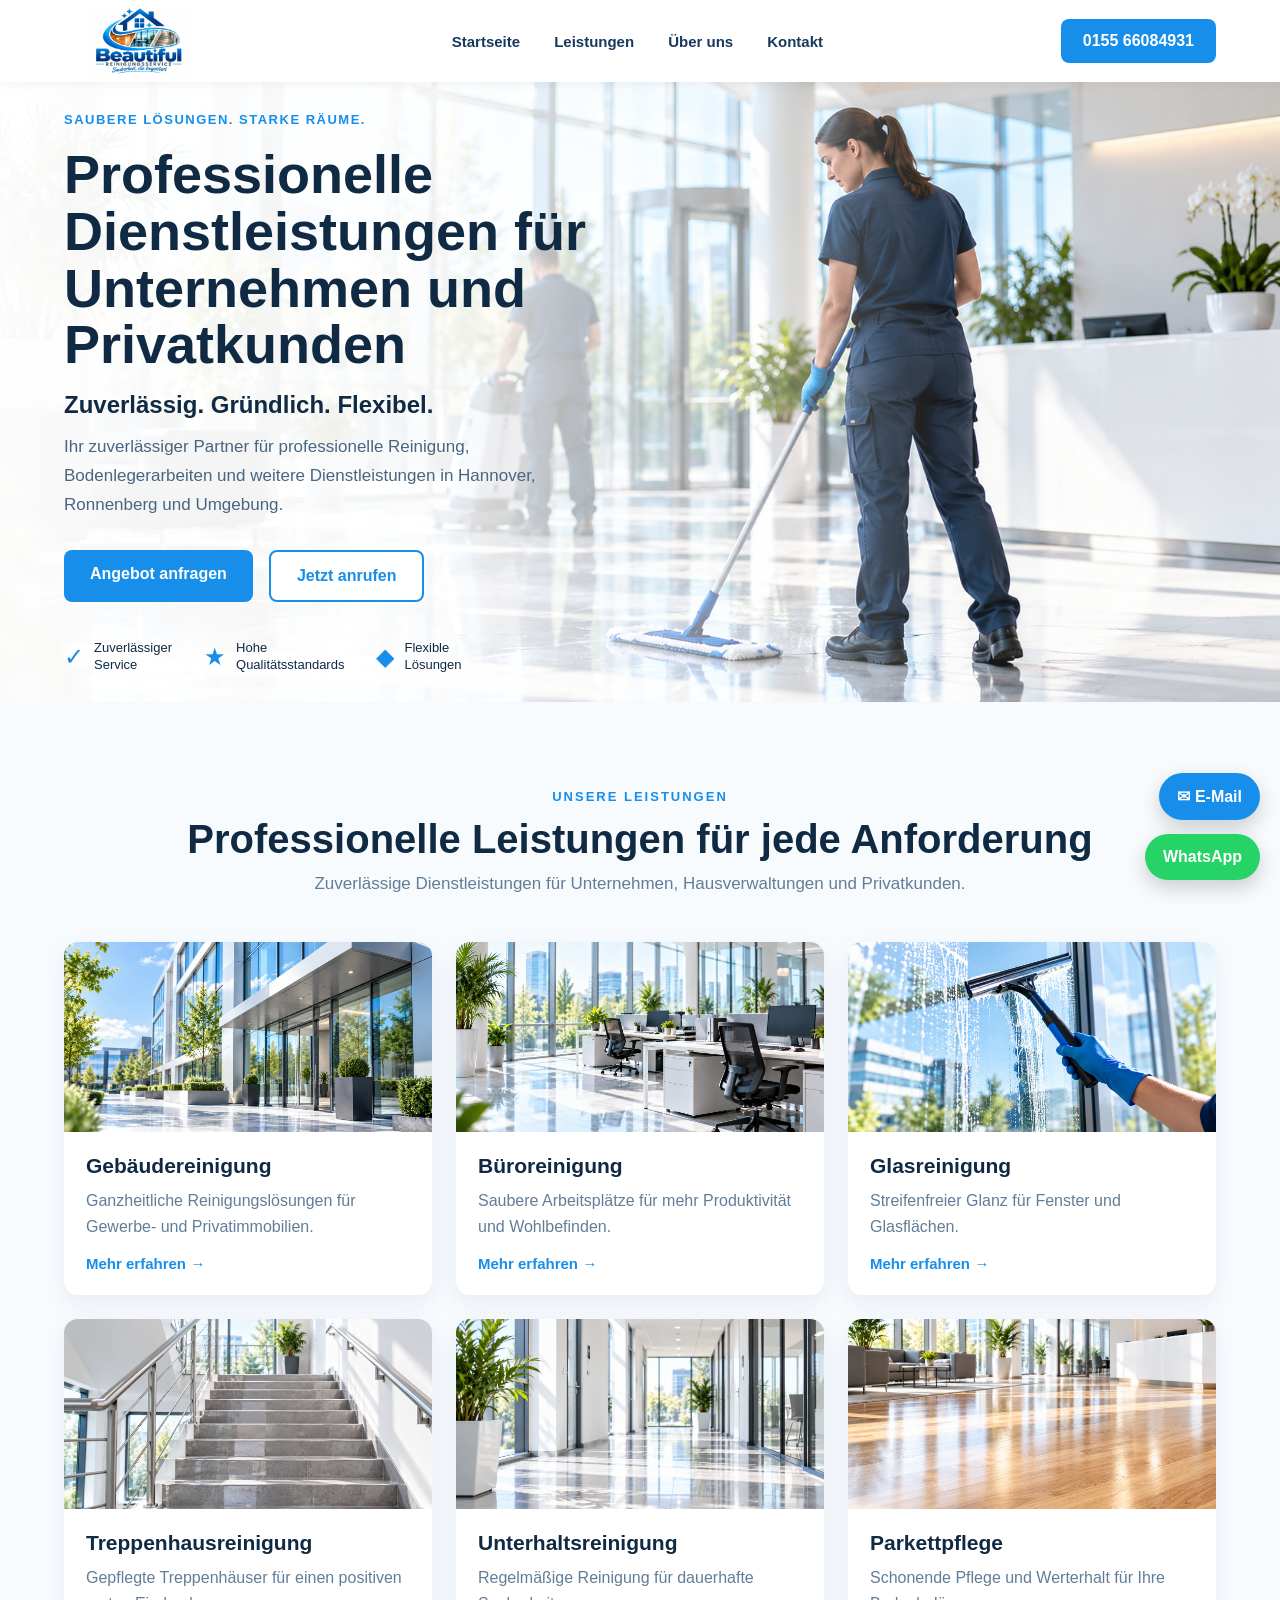
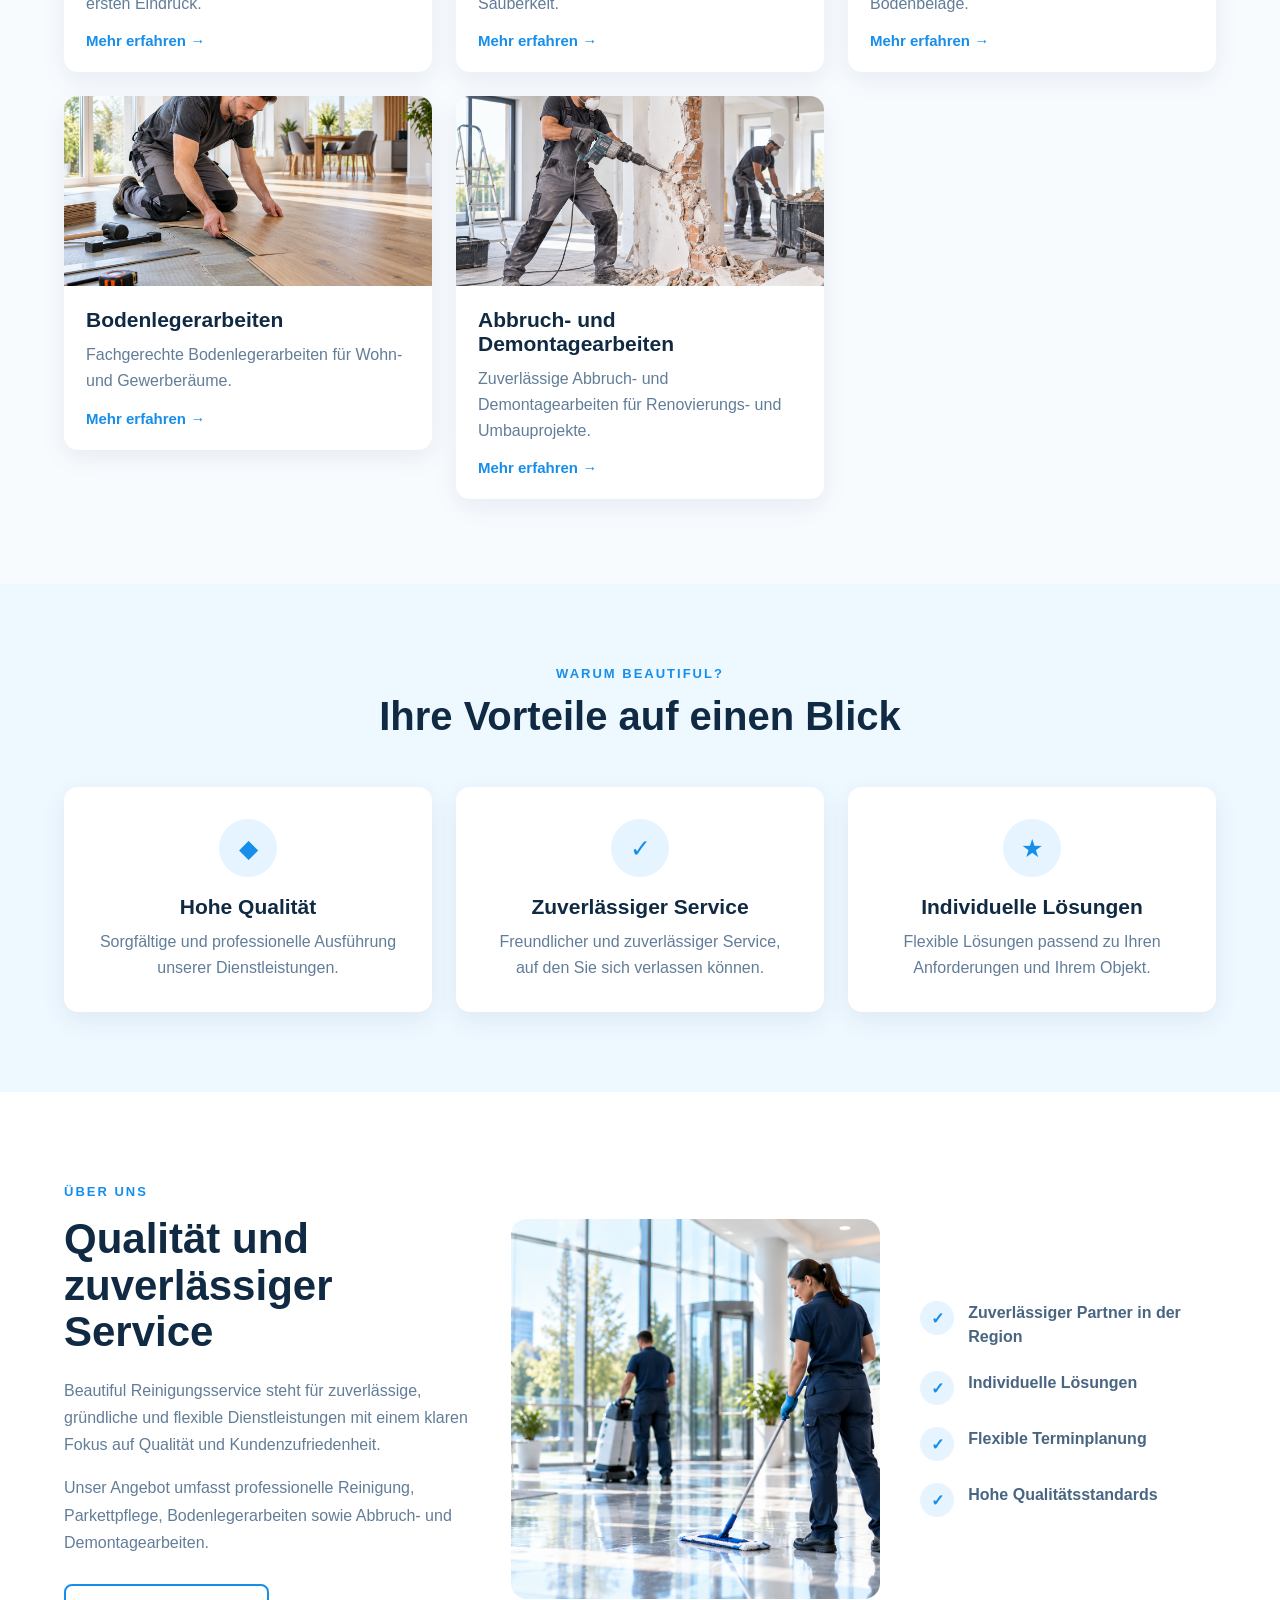
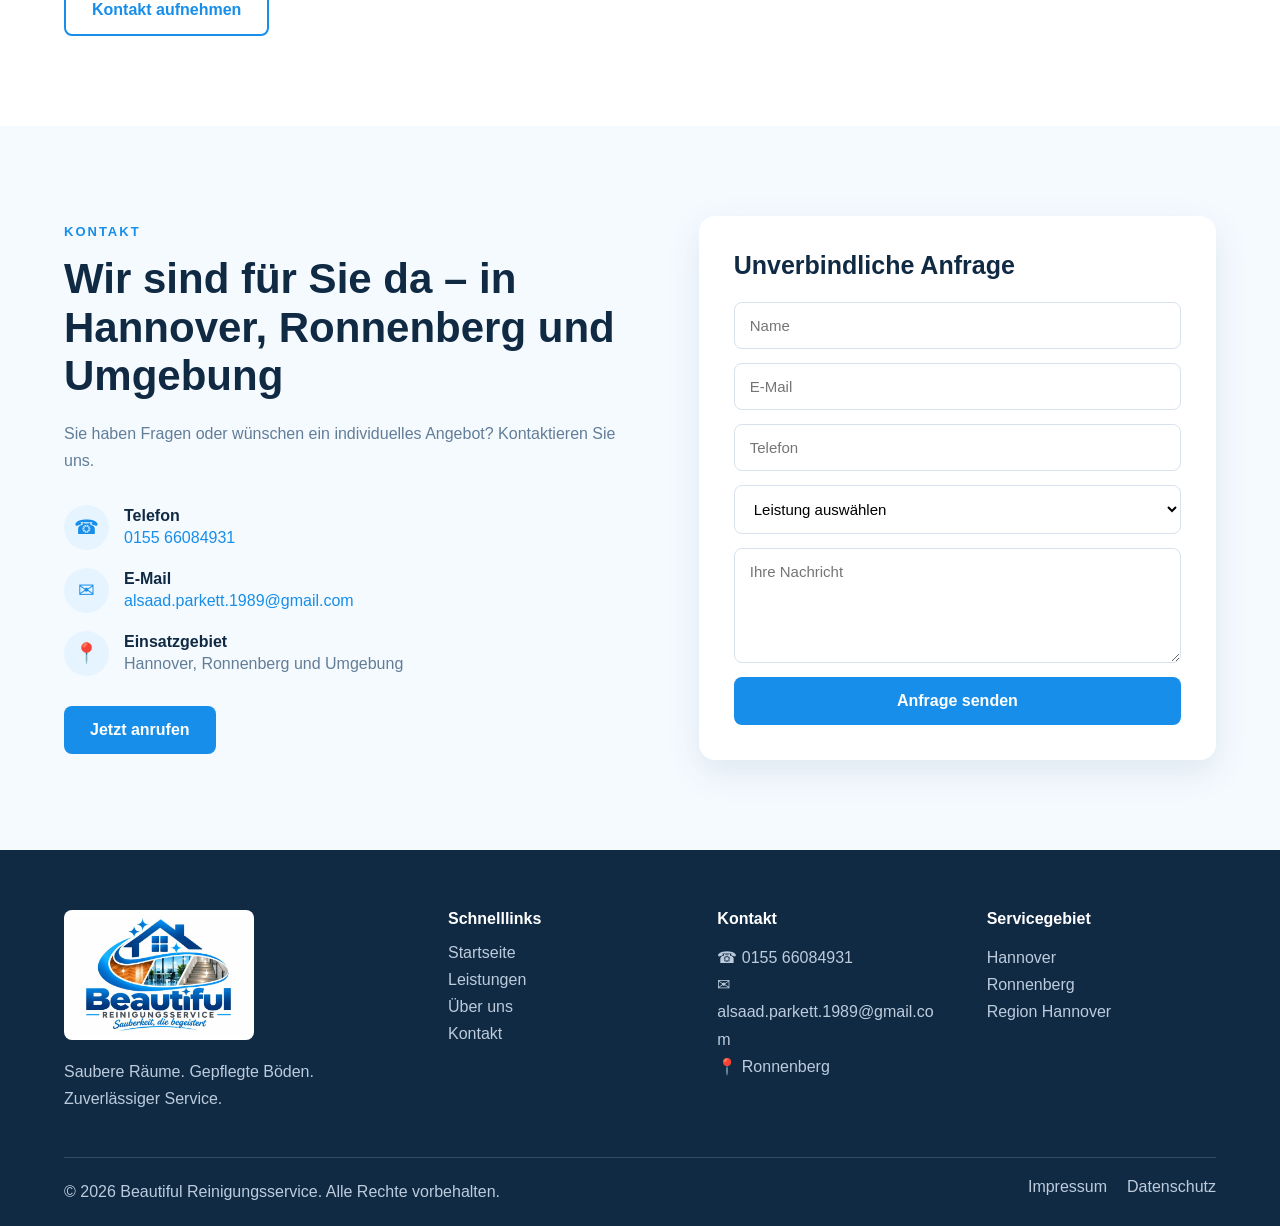
==== commit 2018c7ff: "Add email contact button" ====
--- a/index.html
+++ b/index.html
@@ -988,10 +988,7 @@
       >
 
 
-        <label
-          class="sr-only"
-          for="name"
-        >
+        <label class="sr-only" for="name">
           Name
         </label>
 
@@ -1006,10 +1003,7 @@
         >
 
 
-        <label
-          class="sr-only"
-          for="email"
-        >
+        <label class="sr-only" for="email">
           E-Mail
         </label>
 
@@ -1024,10 +1018,7 @@
         >
 
 
-        <label
-          class="sr-only"
-          for="telefon"
-        >
+        <label class="sr-only" for="telefon">
           Telefon
         </label>
 
@@ -1041,10 +1032,7 @@
         >
 
 
-        <label
-          class="sr-only"
-          for="leistung"
-        >
+        <label class="sr-only" for="leistung">
           Leistung
         </label>
 
@@ -1094,10 +1082,7 @@
         </select>
 
 
-        <label
-          class="sr-only"
-          for="nachricht"
-        >
+        <label class="sr-only" for="nachricht">
           Nachricht
         </label>
 
@@ -1282,7 +1267,16 @@
 
 
 
-<!-- ================= WHATSAPP ================= -->
+<!-- ================= FLOATING CONTACT BUTTONS ================= -->
+
+<a
+  href="mailto:alsaad.parkett.1989@gmail.com"
+  class="email-button"
+  aria-label="E-Mail senden"
+>
+  ✉ E-Mail
+</a>
+
 
 <a
   href="https://wa.me/4915566084931"
--- a/style.css
+++ b/style.css
@@ -552,7 +552,7 @@
 }
 
 
-/* FORM */
+/* ================= FORM ================= */
 
 .contact-box {
   background: white;
@@ -724,26 +724,56 @@
 }
 
 
-/* ================= WHATSAPP ================= */
-
-.whatsapp-button {
+/* ================= FLOATING CONTACT BUTTONS ================= */
+
+.whatsapp-button,
+.email-button {
   position: fixed;
   right: 20px;
-  bottom: 20px;
-  background: #25d366;
+
   color: white;
   text-decoration: none;
   font-weight: bold;
+
   padding: 14px 18px;
+
   border-radius: 50px;
+
   box-shadow: 0 8px 20px rgba(0,0,0,0.18);
+
   z-index: 9999;
-  transition: 0.2s;
+
+  transition:
+    transform 0.2s,
+    background 0.2s;
+}
+
+
+/* WhatsApp */
+
+.whatsapp-button {
+  bottom: 20px;
+  background: #25d366;
 }
 
 .whatsapp-button:hover,
 .whatsapp-button:focus-visible {
   transform: translateY(-3px);
+  background: #1ebe5d;
+}
+
+
+/* Email */
+
+.email-button {
+  bottom: 80px;
+  background: #168eea;
+}
+
+.email-button:hover,
+.email-button:focus-visible {
+  transform: translateY(-3px);
+  background: #0877c9;
 }
 
 
@@ -980,9 +1010,22 @@
     padding: 24px;
   }
 
+
+  /* Floating Buttons Mobile */
+
+  .whatsapp-button,
+  .email-button {
+    right: 14px;
+    padding: 12px 15px;
+    font-size: 14px;
+  }
+
   .whatsapp-button {
-    right: 14px;
     bottom: 14px;
   }
 
+  .email-button {
+    bottom: 68px;
+  }
+
 }
